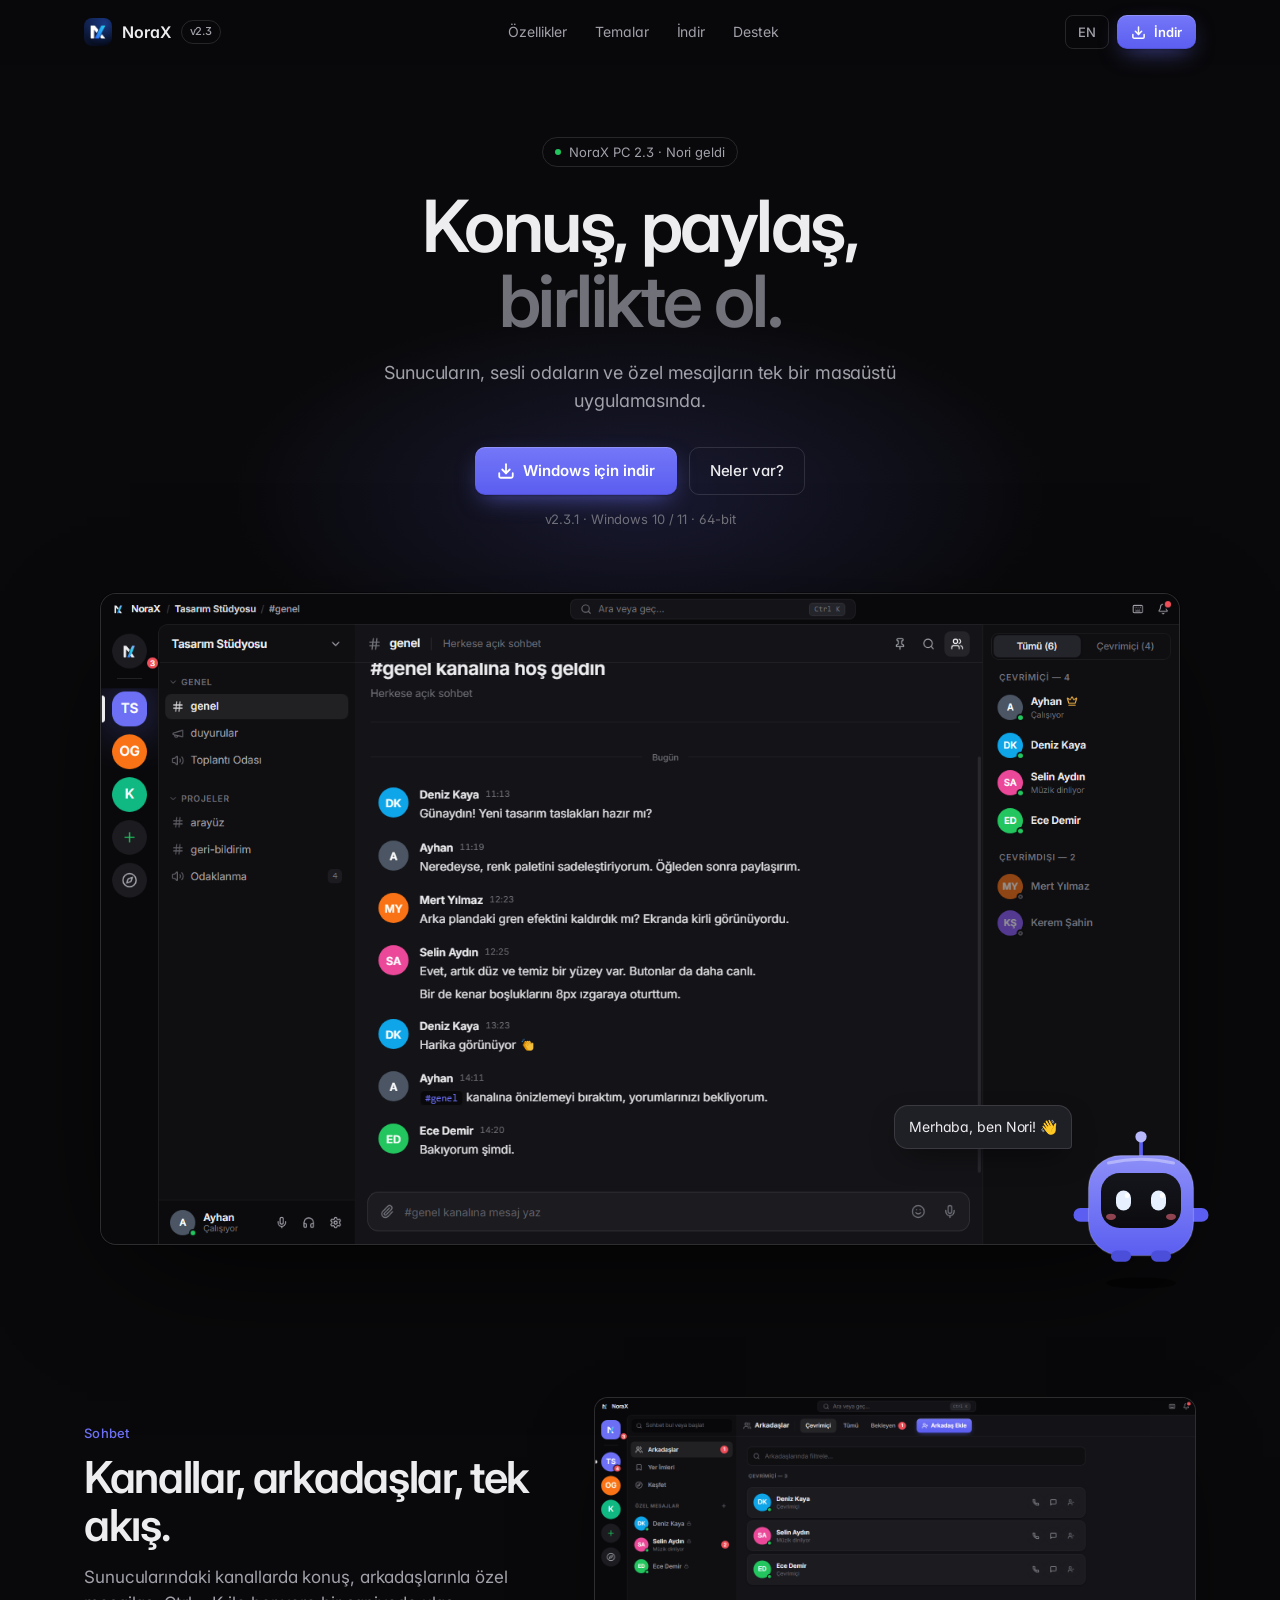
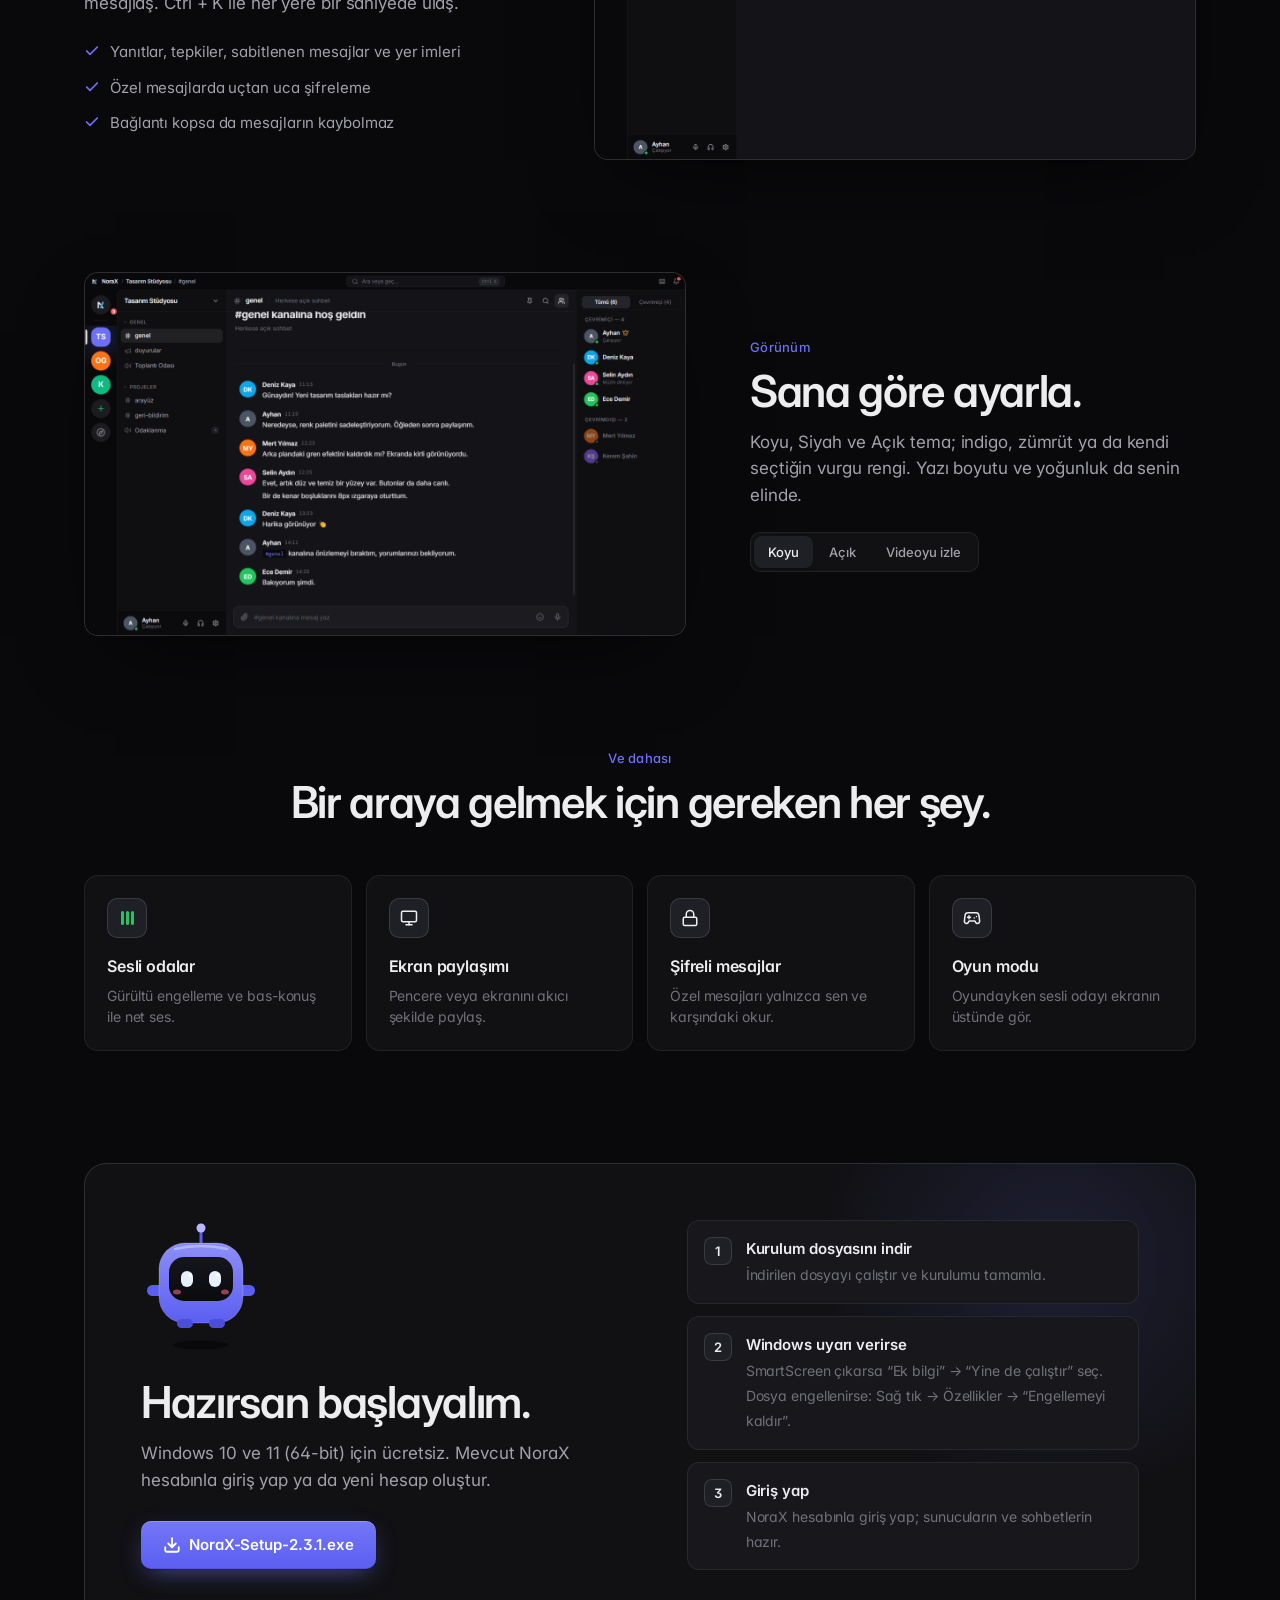
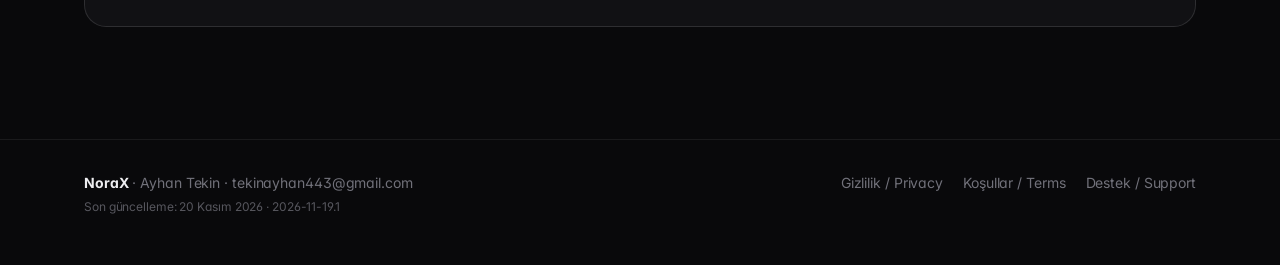
==== index.html @ f877ae36 "Point download page to NoraX PC v2.3.1 Co-Authored-By: Claude Opus 5.5 <noreply@anthropic.com>" ====
<!doctype html>
<html lang="tr" data-lang="tr">
<head>
  <meta charset="utf-8">
  <meta name="viewport" content="width=device-width,initial-scale=1">
  <meta name="norax-legal-version" content="2026-10-13.2">
  <meta name="norax-legal-revision" content="2026-11-19.1">
  <meta name="description" content="NoraX PC — Sunucular, sesli odalar, ekran paylaşımı ve özel mesajlar. Windows için ücretsiz indir.">
  <meta name="theme-color" content="#09090b">
  <title>NoraX — Windows için indir</title>
  <link rel="icon" type="image/png" href="assets/app-icon.png">
  <link rel="preconnect" href="https://fonts.googleapis.com">
  <link rel="preconnect" href="https://fonts.gstatic.com" crossorigin>
  <link href="https://fonts.googleapis.com/css2?family=Inter:wght@400;500;600;700&display=swap" rel="stylesheet">
  <style>
    :root {
      --bg: #09090b;
      --surface: #111114;
      --surface-2: #17171c;
      --surface-3: #1f1f26;
      --border: rgba(255, 255, 255, 0.07);
      --border-strong: rgba(255, 255, 255, 0.12);
      --text: #ededf0;
      --text-2: #a1a1aa;
      --text-3: #71717a;
      --accent: #6d70f5;
      --accent-strong: #5b5ef0;
      --accent-deep: #4b4ed9;
      --success: #22c55e;
      --ease: cubic-bezier(0.22, 1, 0.36, 1);
      --radius: 14px;
    }
    * { box-sizing: border-box; }
    html { scroll-behavior: smooth; }
    body {
      margin: 0;
      background: var(--bg);
      color: var(--text);
      font-family: 'Inter', -apple-system, 'Segoe UI', sans-serif;
      font-feature-settings: "cv11", "ss01";
      -webkit-font-smoothing: antialiased;
      letter-spacing: -0.006em;
      line-height: 1.55;
      overflow-x: hidden;
    }
    a { color: inherit; text-decoration: none; }
    img, video { display: block; max-width: 100%; }
    .container { width: 100%; max-width: 1160px; margin: 0 auto; padding: 0 24px; }

    /* ---------- Header ---------- */
    header {
      position: sticky; top: 0; z-index: 50;
      background: rgba(9, 9, 11, 0.6);
      backdrop-filter: blur(14px) saturate(140%);
      -webkit-backdrop-filter: blur(14px) saturate(140%);
      border-bottom: 1px solid transparent;
      transition: border-color 0.3s, background 0.3s;
    }
    header.scrolled { border-bottom-color: var(--border); background: rgba(9, 9, 11, 0.82); }
    .nav-inner { max-width: 1160px; margin: 0 auto; padding: 0 24px; height: 64px; display: flex; align-items: center; justify-content: space-between; gap: 16px; }
    .brand { display: flex; align-items: center; gap: 10px; font-weight: 600; font-size: 16px; }
    .brand img { width: 28px; height: 28px; border-radius: 8px; }
    .pill { font-size: 11px; font-weight: 500; color: var(--text-2); border: 1px solid var(--border-strong); padding: 2px 8px; border-radius: 999px; }
    .links { display: flex; gap: 4px; }
    .links a { font-size: 14px; color: var(--text-2); padding: 8px 12px; border-radius: 8px; transition: color 0.2s, background 0.2s; }
    .links a:hover { color: var(--text); background: rgba(255, 255, 255, 0.05); }
    .nav-actions { display: flex; align-items: center; gap: 8px; }
    .lang-btn { height: 34px; padding: 0 12px; border-radius: 8px; border: 1px solid var(--border-strong); background: transparent; color: var(--text-2); font: 500 13px Inter, sans-serif; cursor: pointer; transition: color 0.2s, background 0.2s; }
    .lang-btn:hover { color: var(--text); background: rgba(255, 255, 255, 0.05); }

    /* ---------- Buttons ---------- */
    .btn, .btn-sm {
      position: relative; isolation: isolate; overflow: hidden;
      display: inline-flex; align-items: center; justify-content: center; gap: 8px;
      font-weight: 600; color: #fff; border-radius: 10px; cursor: pointer;
      background: linear-gradient(180deg, #7477f7 0%, var(--accent-strong) 100%);
      box-shadow: inset 0 1px 0 rgba(255,255,255,0.2), inset 0 -1px 0 rgba(0,0,0,0.12), 0 1px 2px rgba(0,0,0,0.3), 0 8px 24px -8px rgba(109,112,245,0.7);
      transition: transform 0.2s var(--ease), box-shadow 0.25s var(--ease), filter 0.2s;
    }
    .btn { height: 48px; padding: 0 22px; font-size: 15px; }
    .btn-sm { height: 34px; padding: 0 14px; font-size: 13px; }
    .btn::after, .btn-sm::after {
      content: ''; position: absolute; inset: 0; width: 40%; z-index: -1;
      background: linear-gradient(90deg, transparent, rgba(255,255,255,0.25), transparent);
      transform: translateX(-130%) skewX(-20deg);
    }
    .btn:hover, .btn-sm:hover { transform: translateY(-1px); filter: brightness(1.06); box-shadow: inset 0 1px 0 rgba(255,255,255,0.24), 0 2px 4px rgba(0,0,0,0.3), 0 14px 32px -10px rgba(109,112,245,0.85); }
    .btn:hover::after, .btn-sm:hover::after { animation: sheen 0.8s var(--ease); }
    .btn:active, .btn-sm:active { transform: translateY(0) scale(0.98); }
    .btn-ghost { height: 48px; padding: 0 20px; display: inline-flex; align-items: center; gap: 8px; border-radius: 10px; border: 1px solid var(--border-strong); color: var(--text); font-weight: 500; font-size: 15px; transition: background 0.2s, border-color 0.2s; }
    .btn-ghost:hover { background: rgba(255,255,255,0.05); border-color: rgba(255,255,255,0.2); }
    @keyframes sheen { to { transform: translateX(260%) skewX(-20deg); } }

    /* ---------- Hero ---------- */
    .hero { padding: 72px 0 40px; text-align: center; position: relative; }
    .hero-glow {
      position: absolute; left: 50%; top: 220px; width: 900px; height: 420px; transform: translateX(-50%);
      background: radial-gradient(ellipse at center, rgba(109,112,245,0.16), transparent 65%);
      pointer-events: none; z-index: -1;
    }
    .badge { display: inline-flex; align-items: center; gap: 8px; height: 30px; padding: 0 12px; border-radius: 999px; border: 1px solid var(--border-strong); color: var(--text-2); font-size: 13px; }
    .badge .dot { width: 6px; height: 6px; border-radius: 50%; background: var(--success); box-shadow: 0 0 0 0 rgba(34,197,94,0.6); animation: ping 2s infinite; }
    @keyframes ping { 0% { box-shadow: 0 0 0 0 rgba(34,197,94,0.55); } 100% { box-shadow: 0 0 0 8px rgba(34,197,94,0); } }
    h1 { font-size: clamp(40px, 6.4vw, 72px); line-height: 1.04; letter-spacing: -0.035em; font-weight: 600; margin: 22px auto 0; max-width: 820px; }
    h1 .muted { color: var(--text-3); }
    .word { display: inline-block; opacity: 0; transform: translateY(18px); filter: blur(6px); animation: wordIn 0.8s var(--ease) forwards; }
    @keyframes wordIn { to { opacity: 1; transform: none; filter: blur(0); } }
    .lead { font-size: 18px; color: var(--text-2); max-width: 560px; margin: 20px auto 0; }
    .hero-cta { display: flex; gap: 12px; justify-content: center; flex-wrap: wrap; margin-top: 32px; }
    .meta { margin-top: 14px; font-size: 13px; color: var(--text-3); }

    /* ---------- App window frame ---------- */
    .stage { position: relative; margin: 64px auto 0; max-width: 1080px; }
    .window {
      border-radius: 16px; overflow: hidden; border: 1px solid var(--border-strong); background: var(--surface);
      box-shadow: 0 40px 120px -30px rgba(0,0,0,0.8), 0 0 0 1px rgba(0,0,0,0.4);
      transform: perspective(1600px) rotateX(6deg) scale(0.98); transform-origin: top center;
      transition: transform 1.1s var(--ease);
    }
    .stage.in .window { transform: perspective(1600px) rotateX(0) scale(1); }
    .window video, .window img { width: 100%; aspect-ratio: 1360 / 820; object-fit: cover; background: var(--surface); }
    .nori-hero { position: absolute; right: -36px; bottom: -48px; width: 150px; z-index: 3; }
    .bubble {
      position: absolute; right: 108px; bottom: 96px; z-index: 3;
      background: var(--surface-3); border: 1px solid var(--border-strong); color: var(--text);
      font-size: 14px; padding: 10px 14px; border-radius: 14px 14px 4px 14px; white-space: nowrap;
      box-shadow: 0 12px 30px -10px rgba(0,0,0,0.6);
      opacity: 0; transform: translateY(8px) scale(0.96); transition: opacity 0.5s var(--ease), transform 0.5s var(--ease);
    }
    .stage.in .bubble { opacity: 1; transform: none; transition-delay: 1.2s; }

    /* ---------- Sections ---------- */
    section { padding: 112px 0; }
    .eyebrow { font-size: 13px; font-weight: 500; color: var(--accent); letter-spacing: 0.02em; }
    h2 { font-size: clamp(30px, 4vw, 44px); letter-spacing: -0.03em; line-height: 1.1; font-weight: 600; margin: 10px 0 14px; }
    .section-lead { color: var(--text-2); font-size: 17px; max-width: 520px; margin: 0; }

    .row { display: grid; grid-template-columns: 1fr 1.35fr; gap: 64px; align-items: center; }
    .row.flip { grid-template-columns: 1.35fr 1fr; }
    .row > *, .dl > * { min-width: 0; }
    .row.flip .copy { order: 2; }
    .media {
      border-radius: 14px; overflow: hidden; border: 1px solid var(--border-strong); background: var(--surface);
      box-shadow: 0 30px 80px -30px rgba(0,0,0,0.75);
      transition: transform 0.6s var(--ease), box-shadow 0.6s var(--ease);
    }
    .media:hover { transform: translateY(-4px); box-shadow: 0 40px 100px -30px rgba(0,0,0,0.85); }
    .media video, .media img { width: 100%; height: auto; aspect-ratio: 1360 / 820; object-fit: cover; }
    .checks { list-style: none; padding: 0; margin: 24px 0 0; display: grid; gap: 12px; }
    .checks li { display: flex; gap: 10px; align-items: flex-start; color: var(--text-2); font-size: 15px; }
    .checks svg { flex: none; margin-top: 3px; color: var(--accent); }

    /* Theme switcher with real screenshots */
    .compare { position: relative; }
    .compare img { transition: opacity 0.6s var(--ease); }
    .compare img + img { position: absolute; inset: 0; opacity: 0; }
    .compare.light img + img { opacity: 1; }
    .seg { display: inline-flex; padding: 3px; gap: 2px; border-radius: 10px; background: var(--surface); border: 1px solid var(--border); margin-top: 24px; }
    .seg button { height: 32px; padding: 0 14px; border-radius: 8px; border: 0; background: transparent; color: var(--text-2); font: 500 13px Inter, sans-serif; cursor: pointer; transition: background 0.2s, color 0.2s; }
    .seg button.on { background: var(--surface-3); color: var(--text); box-shadow: 0 1px 2px rgba(0,0,0,0.3); }

    /* Feature grid */
    .grid { display: grid; grid-template-columns: repeat(4, 1fr); gap: 14px; margin-top: 48px; }
    .card {
      position: relative; padding: 22px; border-radius: var(--radius); background: var(--surface); border: 1px solid var(--border);
      transition: border-color 0.3s, transform 0.4s var(--ease), background 0.3s;
      overflow: hidden;
    }
    .card::before {
      content: ''; position: absolute; inset: 0; opacity: 0; transition: opacity 0.3s;
      background: radial-gradient(260px circle at var(--mx, 50%) var(--my, 50%), rgba(109,112,245,0.12), transparent 60%);
    }
    .card:hover { border-color: var(--border-strong); transform: translateY(-3px); }
    .card:hover::before { opacity: 1; }
    .icon { width: 40px; height: 40px; border-radius: 10px; display: grid; place-items: center; background: var(--surface-3); border: 1px solid var(--border-strong); color: var(--text); margin-bottom: 16px; }
    .card h3 { margin: 0 0 6px; font-size: 16px; font-weight: 600; letter-spacing: -0.01em; }
    .card p { margin: 0; color: var(--text-3); font-size: 14px; }
    .eq { display: inline-flex; gap: 2px; align-items: flex-end; height: 14px; }
    .eq i { width: 3px; height: 14px; border-radius: 3px; background: var(--success); transform-origin: bottom; animation: eq 0.9s ease-in-out infinite; }
    .eq i:nth-child(2) { animation-delay: 0.15s; } .eq i:nth-child(3) { animation-delay: 0.3s; }
    @keyframes eq { 0%,100% { transform: scaleY(0.3); } 50% { transform: scaleY(1); } }

    /* Download */
    .dl { position: relative; border-radius: 22px; border: 1px solid var(--border-strong); background: var(--surface); padding: 56px; display: grid; grid-template-columns: 1.1fr 1fr; gap: 48px; align-items: center; overflow: hidden; }
    .dl::before { content: ''; position: absolute; right: -120px; top: -160px; width: 520px; height: 520px; background: radial-gradient(circle, rgba(109,112,245,0.14), transparent 65%); pointer-events: none; }
    .dl .nori-dl { width: 120px; margin-bottom: 8px; }
    .steps { display: grid; gap: 12px; position: relative; }
    .step { display: flex; gap: 14px; padding: 16px; border-radius: 12px; background: var(--surface-2); border: 1px solid var(--border); }
    .step-num { flex: none; width: 28px; height: 28px; border-radius: 8px; display: grid; place-items: center; font-size: 13px; font-weight: 600; background: var(--surface-3); border: 1px solid var(--border-strong); }
    .step strong { display: block; font-size: 15px; font-weight: 600; margin-bottom: 2px; }
    .step span { color: var(--text-3); font-size: 14px; }

    footer { border-top: 1px solid var(--border); padding: 32px 0 48px; color: var(--text-3); font-size: 14px; }
    .footer-inner { display: flex; justify-content: space-between; gap: 16px; flex-wrap: wrap; }
    .footer-links { display: flex; gap: 20px; }
    .footer-links a:hover, footer a:hover { color: var(--text); }

    /* Scroll reveal */
    .reveal { opacity: 0; transform: translateY(28px); transition: opacity 0.9s var(--ease), transform 0.9s var(--ease); }
    .reveal.in { opacity: 1; transform: none; }
    .reveal.d1 { transition-delay: 0.08s; } .reveal.d2 { transition-delay: 0.16s; } .reveal.d3 { transition-delay: 0.24s; }

    /* ---------- Nori mascot (pure SVG + CSS) ---------- */
    .nori { overflow: visible; }
    .nori .body-g { animation: noriFloat 3.2s ease-in-out infinite; transform-origin: 60px 100px; }
    .nori .eye { animation: blink 4.6s infinite; transform-box: fill-box; transform-origin: center; }
    .nori .eye.r { animation-delay: 0.02s; }
    .nori .arm-wave { transform-box: view-box; transform-origin: 100px 70px; animation: wave 2.6s ease-in-out infinite; }
    .nori .arm-rest { transform-box: view-box; transform-origin: 20px 70px; animation: armRest 3.2s ease-in-out infinite; }
    .nori .antenna { transform-box: view-box; transform-origin: 60px 22px; animation: antenna 2.8s ease-in-out infinite; }
    .nori .bulb { animation: bulb 1.6s ease-in-out infinite; transform-box: fill-box; transform-origin: center; }
    .nori .shadow { animation: shadow 3.2s ease-in-out infinite; transform-box: fill-box; transform-origin: center; }
    @keyframes noriFloat { 0%,100% { transform: translateY(0); } 50% { transform: translateY(-6px); } }
    @keyframes blink { 0%, 44%, 48%, 100% { transform: scaleY(1); } 46% { transform: scaleY(0.1); } }
    @keyframes wave { 0%, 55%, 100% { transform: rotate(0); } 62% { transform: rotate(-150deg); } 70% { transform: rotate(-115deg); } 78% { transform: rotate(-150deg); } 86% { transform: rotate(-115deg); } 94% { transform: rotate(-20deg); } }
    @keyframes armRest { 0%,100% { transform: rotate(0); } 50% { transform: rotate(-6deg); } }
    @keyframes antenna { 0%,100% { transform: rotate(-5deg); } 50% { transform: rotate(5deg); } }
    @keyframes bulb { 0%,100% { opacity: 1; transform: scale(1); } 50% { opacity: 0.45; transform: scale(1.15); } }
    @keyframes shadow { 0%,100% { transform: scaleX(1); opacity: 0.5; } 50% { transform: scaleX(0.86); opacity: 0.32; } }

    @media (max-width: 900px) {
      .links { display: none; }
      .row, .row.flip, .dl { grid-template-columns: 1fr; gap: 32px; }
      .row.flip .copy { order: 0; }
      .grid { grid-template-columns: 1fr 1fr; }
      .dl { padding: 32px; }
      .nori-hero { width: 96px; right: -8px; bottom: -36px; }
      .bubble { display: none; }
      section { padding: 80px 0; }
    }
    @media (max-width: 520px) { .grid { grid-template-columns: 1fr; } .btn-sm span { display: none; } }
    @media (prefers-reduced-motion: reduce) {
      *, *::before, *::after { animation: none !important; transition: none !important; }
      .reveal, .word { opacity: 1 !important; transform: none !important; filter: none !important; }
    }
  </style>
</head>
<body>
  <!-- Reusable mascot -->
  <svg width="0" height="0" style="position:absolute" aria-hidden="true">
    <defs>
      <linearGradient id="nb" x1="0" y1="0" x2="0" y2="1"><stop offset="0%" stop-color="#8d8ff8"/><stop offset="100%" stop-color="#5b5ef0"/></linearGradient>
      <linearGradient id="ns" x1="0" y1="0" x2="0" y2="1"><stop offset="0%" stop-color="#15161c"/><stop offset="100%" stop-color="#0b0b0f"/></linearGradient>
      <symbol id="nori" viewBox="0 0 120 132">
        <ellipse class="shadow" cx="60" cy="124" rx="28" ry="4.5" fill="rgba(0,0,0,0.45)"/>
        <g class="body-g">
          <g class="antenna">
            <line x1="60" y1="22" x2="60" y2="9" stroke="#5b5ef0" stroke-width="3" stroke-linecap="round"/>
            <circle class="bulb" cx="60" cy="7" r="4.5" fill="#b6b8fb"/>
          </g>
          <g class="arm-rest"><rect x="6" y="64" width="18" height="11" rx="5.5" fill="#5b5ef0"/></g>
          <g class="arm-wave"><rect x="96" y="64" width="18" height="11" rx="5.5" fill="#5b5ef0"/></g>
          <rect x="18" y="22" width="84" height="80" rx="26" fill="url(#nb)"/>
          <rect x="18" y="22" width="84" height="80" rx="26" fill="none" stroke="rgba(255,255,255,0.18)"/>
          <path d="M34 28 Q60 22 86 28" stroke="rgba(255,255,255,0.35)" stroke-width="2.5" stroke-linecap="round" fill="none"/>
          <rect x="28" y="36" width="64" height="44" rx="15" fill="url(#ns)"/>
          <rect class="eye" x="40" y="50" width="12" height="16" rx="6" fill="#e7f0ff"/>
          <rect class="eye r" x="68" y="50" width="12" height="16" rx="6" fill="#e7f0ff"/>
          <circle cx="49" cy="54" r="2" fill="#fff"/><circle cx="77" cy="54" r="2" fill="#fff"/>
          <ellipse cx="36" cy="71" rx="4" ry="2.5" fill="#fb7185" opacity="0.55"/>
          <ellipse cx="84" cy="71" rx="4" ry="2.5" fill="#fb7185" opacity="0.55"/>
          <rect x="36" y="98" width="16" height="9" rx="4.5" fill="#4b4ed9"/>
          <rect x="68" y="98" width="16" height="9" rx="4.5" fill="#4b4ed9"/>
        </g>
      </symbol>
    </defs>
  </svg>

  <header id="top">
    <div class="nav-inner">
      <a href="index.html" class="brand">
        <img src="assets/app-icon.png" alt="NoraX">
        <span>NoraX</span>
        <span class="pill">v2.3</span>
      </a>
      <nav class="links" aria-label="NoraX">
        <a href="#features" data-tr="Özellikler" data-en="Features">Özellikler</a>
        <a href="#themes" data-tr="Temalar" data-en="Themes">Temalar</a>
        <a href="#download" data-tr="İndir" data-en="Download">İndir</a>
        <a href="support.html" data-tr="Destek" data-en="Support">Destek</a>
      </nav>
      <div class="nav-actions">
        <button id="langToggle" class="lang-btn" type="button">EN</button>
        <a class="btn-sm js-download-link" href="#download" download="NoraX-Setup-2.3.1.exe">
          <svg width="15" height="15" viewBox="0 0 24 24" fill="none" stroke="currentColor" stroke-width="2.4" stroke-linecap="round" stroke-linejoin="round"><path d="M21 15v4a2 2 0 0 1-2 2H5a2 2 0 0 1-2-2v-4"/><polyline points="7 10 12 15 17 10"/><line x1="12" y1="15" x2="12" y2="3"/></svg>
          <span data-tr="İndir" data-en="Download">İndir</span>
        </a>
      </div>
    </div>
  </header>

  <main>
    <!-- Hero -->
    <div class="hero">
      <div class="hero-glow"></div>
      <div class="container">
        <span class="badge"><span class="dot"></span><span data-tr="NoraX PC 2.3 · Nori geldi" data-en="NoraX PC 2.3 · Meet Nori">NoraX PC 2.3 · Nori geldi</span></span>
        <h1>
          <span class="word" style="animation-delay:.05s" data-tr="Konuş," data-en="Talk,">Konuş,</span>
          <span class="word" style="animation-delay:.15s" data-tr="paylaş," data-en="share,">paylaş,</span><br>
          <span class="word muted" style="animation-delay:.28s" data-tr="birlikte" data-en="stay">birlikte</span>
          <span class="word muted" style="animation-delay:.38s" data-tr="ol." data-en="together.">ol.</span>
        </h1>
        <p class="lead reveal d1" data-tr="Sunucuların, sesli odaların ve özel mesajların tek bir masaüstü uygulamasında." data-en="Your servers, voice rooms and direct messages in one desktop app.">Sunucuların, sesli odaların ve özel mesajların tek bir masaüstü uygulamasında.</p>
        <div class="hero-cta reveal d2">
          <a class="btn js-download-link" href="#download" download="NoraX-Setup-2.3.1.exe">
            <svg width="18" height="18" viewBox="0 0 24 24" fill="none" stroke="currentColor" stroke-width="2.4" stroke-linecap="round" stroke-linejoin="round"><path d="M21 15v4a2 2 0 0 1-2 2H5a2 2 0 0 1-2-2v-4"/><polyline points="7 10 12 15 17 10"/><line x1="12" y1="15" x2="12" y2="3"/></svg>
            <span data-tr="Windows için indir" data-en="Download for Windows">Windows için indir</span>
          </a>
          <a class="btn-ghost" href="#features" data-tr="Neler var?" data-en="See what's inside">Neler var?</a>
        </div>
        <div class="meta reveal d3"><span class="js-version">v2.3.1</span> · Windows 10 / 11 · 64-bit</div>

        <div class="stage" id="stage">
          <div class="window">
            <video autoplay muted loop playsinline preload="metadata" poster="assets/media/sohbet.png" aria-label="NoraX sohbet ekranı">
              <source src="assets/media/sohbet.mp4" type="video/mp4">
            </video>
          </div>
          <div class="bubble" data-tr="Merhaba, ben Nori! 👋" data-en="Hi, I'm Nori! 👋">Merhaba, ben Nori! 👋</div>
          <svg class="nori nori-hero" viewBox="0 0 120 132" role="img" aria-label="Nori"><use href="#nori"/></svg>
        </div>
      </div>
    </div>

    <!-- Feature rows -->
    <section id="features">
      <div class="container">
        <div class="row">
          <div class="copy reveal">
            <div class="eyebrow" data-tr="Sohbet" data-en="Chat">Sohbet</div>
            <h2 data-tr="Kanallar, arkadaşlar, tek akış." data-en="Channels and friends, one flow.">Kanallar, arkadaşlar, tek akış.</h2>
            <p class="section-lead" data-tr="Sunucularındaki kanallarda konuş, arkadaşlarınla özel mesajlaş. Ctrl + K ile her yere bir saniyede ulaş." data-en="Talk in server channels, message friends privately. Press Ctrl + K to jump anywhere in a second.">Sunucularındaki kanallarda konuş, arkadaşlarınla özel mesajlaş. Ctrl + K ile her yere bir saniyede ulaş.</p>
            <ul class="checks">
              <li><svg width="16" height="16" viewBox="0 0 24 24" fill="none" stroke="currentColor" stroke-width="2.6" stroke-linecap="round" stroke-linejoin="round"><polyline points="20 6 9 17 4 12"/></svg><span data-tr="Yanıtlar, tepkiler, sabitlenen mesajlar ve yer imleri" data-en="Replies, reactions, pinned messages and bookmarks">Yanıtlar, tepkiler, sabitlenen mesajlar ve yer imleri</span></li>
              <li><svg width="16" height="16" viewBox="0 0 24 24" fill="none" stroke="currentColor" stroke-width="2.6" stroke-linecap="round" stroke-linejoin="round"><polyline points="20 6 9 17 4 12"/></svg><span data-tr="Özel mesajlarda uçtan uca şifreleme" data-en="End-to-end encryption in direct messages">Özel mesajlarda uçtan uca şifreleme</span></li>
              <li><svg width="16" height="16" viewBox="0 0 24 24" fill="none" stroke="currentColor" stroke-width="2.6" stroke-linecap="round" stroke-linejoin="round"><polyline points="20 6 9 17 4 12"/></svg><span data-tr="Bağlantı kopsa da mesajların kaybolmaz" data-en="Messages wait and send when you reconnect">Bağlantı kopsa da mesajların kaybolmaz</span></li>
            </ul>
          </div>
          <div class="media reveal d1">
            <img src="assets/media/arkadaslar.png" alt="NoraX arkadaşlar ekranı" loading="lazy" width="1360" height="820">
          </div>
        </div>
      </div>
    </section>

    <section id="themes" style="padding-top:0">
      <div class="container">
        <div class="row flip">
          <div class="copy reveal">
            <div class="eyebrow" data-tr="Görünüm" data-en="Appearance">Görünüm</div>
            <h2 data-tr="Sana göre ayarla." data-en="Make it yours.">Sana göre ayarla.</h2>
            <p class="section-lead" data-tr="Koyu, Siyah ve Açık tema; indigo, zümrüt ya da kendi seçtiğin vurgu rengi. Yazı boyutu ve yoğunluk da senin elinde." data-en="Dark, Black and Light themes; indigo, emerald or your own accent. Font size and density are up to you too.">Koyu, Siyah ve Açık tema; indigo, zümrüt ya da kendi seçtiğin vurgu rengi. Yazı boyutu ve yoğunluk da senin elinde.</p>
            <div class="seg" role="tablist" aria-label="Tema">
              <button class="on" type="button" data-show="dark" data-tr="Koyu" data-en="Dark">Koyu</button>
              <button type="button" data-show="light" data-tr="Açık" data-en="Light">Açık</button>
              <button type="button" data-show="video" data-tr="Videoyu izle" data-en="Watch video">Videoyu izle</button>
            </div>
          </div>
          <div class="media reveal d1">
            <div class="compare" id="compare">
              <img src="assets/media/sohbet.png" alt="Koyu tema" loading="lazy" width="1360" height="820">
              <img src="assets/media/sohbet-acik.png" alt="Açık tema" loading="lazy" width="1360" height="820">
              <video id="themeVideo" muted loop playsinline preload="none" poster="assets/media/gorunum.png" style="display:none">
                <source src="assets/media/temalar.mp4" type="video/mp4">
              </video>
            </div>
          </div>
        </div>
      </div>
    </section>

    <!-- Small feature grid -->
    <section style="padding-top:0">
      <div class="container">
        <div class="reveal" style="text-align:center">
          <div class="eyebrow" data-tr="Ve dahası" data-en="And more">Ve dahası</div>
          <h2 data-tr="Bir araya gelmek için gereken her şey." data-en="Everything you need to hang out.">Bir araya gelmek için gereken her şey.</h2>
        </div>
        <div class="grid">
          <div class="card reveal">
            <div class="icon"><span class="eq"><i></i><i></i><i></i></span></div>
            <h3 data-tr="Sesli odalar" data-en="Voice rooms">Sesli odalar</h3>
            <p data-tr="Gürültü engelleme ve bas-konuş ile net ses." data-en="Clear audio with noise suppression and push-to-talk.">Gürültü engelleme ve bas-konuş ile net ses.</p>
          </div>
          <div class="card reveal d1">
            <div class="icon"><svg width="18" height="18" viewBox="0 0 24 24" fill="none" stroke="currentColor" stroke-width="2" stroke-linecap="round" stroke-linejoin="round"><rect x="2" y="3" width="20" height="14" rx="2"/><line x1="8" y1="21" x2="16" y2="21"/><line x1="12" y1="17" x2="12" y2="21"/></svg></div>
            <h3 data-tr="Ekran paylaşımı" data-en="Screen sharing">Ekran paylaşımı</h3>
            <p data-tr="Pencere veya ekranını akıcı şekilde paylaş." data-en="Share a window or your whole screen smoothly.">Pencere veya ekranını akıcı şekilde paylaş.</p>
          </div>
          <div class="card reveal d2">
            <div class="icon"><svg width="18" height="18" viewBox="0 0 24 24" fill="none" stroke="currentColor" stroke-width="2" stroke-linecap="round" stroke-linejoin="round"><rect x="3" y="11" width="18" height="11" rx="2"/><path d="M7 11V7a5 5 0 0 1 10 0v4"/></svg></div>
            <h3 data-tr="Şifreli mesajlar" data-en="Encrypted messages">Şifreli mesajlar</h3>
            <p data-tr="Özel mesajları yalnızca sen ve karşındaki okur." data-en="Only you and the other person can read DMs.">Özel mesajları yalnızca sen ve karşındaki okur.</p>
          </div>
          <div class="card reveal d3">
            <div class="icon"><svg width="18" height="18" viewBox="0 0 24 24" fill="none" stroke="currentColor" stroke-width="2" stroke-linecap="round" stroke-linejoin="round"><line x1="6" y1="11" x2="10" y2="11"/><line x1="8" y1="9" x2="8" y2="13"/><line x1="15" y1="12" x2="15.01" y2="12"/><line x1="18" y1="10" x2="18.01" y2="10"/><path d="M17.32 5H6.68a4 4 0 0 0-3.98 3.59l-.9 7.4A3 3 0 0 0 4.78 19.3c1 0 1.9-.6 2.3-1.5l.9-1.8h8l.9 1.8c.4.9 1.3 1.5 2.3 1.5a3 3 0 0 0 2.98-3.31l-.9-7.4A4 4 0 0 0 17.32 5z"/></svg></div>
            <h3 data-tr="Oyun modu" data-en="Game mode">Oyun modu</h3>
            <p data-tr="Oyundayken sesli odayı ekranın üstünde gör." data-en="See your voice room on top of your game.">Oyundayken sesli odayı ekranın üstünde gör.</p>
          </div>
        </div>
      </div>
    </section>

    <!-- Download -->
    <section id="download" style="padding-top:0">
      <div class="container">
        <div class="dl reveal">
          <div style="position:relative">
            <svg class="nori nori-dl" viewBox="0 0 120 132" role="img" aria-label="Nori"><use href="#nori"/></svg>
            <h2 data-tr="Hazırsan başlayalım." data-en="Ready when you are.">Hazırsan başlayalım.</h2>
            <p class="section-lead" data-tr="Windows 10 ve 11 (64-bit) için ücretsiz. Mevcut NoraX hesabınla giriş yap ya da yeni hesap oluştur." data-en="Free for Windows 10 and 11 (64-bit). Sign in with your NoraX account or create a new one.">Windows 10 ve 11 (64-bit) için ücretsiz. Mevcut NoraX hesabınla giriş yap ya da yeni hesap oluştur.</p>
            <div style="margin-top:28px">
              <a class="btn js-download-link" href="#download" download="NoraX-Setup-2.3.1.exe">
                <svg width="18" height="18" viewBox="0 0 24 24" fill="none" stroke="currentColor" stroke-width="2.4" stroke-linecap="round" stroke-linejoin="round"><path d="M21 15v4a2 2 0 0 1-2 2H5a2 2 0 0 1-2-2v-4"/><polyline points="7 10 12 15 17 10"/><line x1="12" y1="15" x2="12" y2="3"/></svg>
                <span class="js-filename">NoraX-Setup-2.3.1.exe</span>
              </a>
            </div>
          </div>
          <div class="steps">
            <div class="step">
              <div class="step-num">1</div>
              <div>
                <strong data-tr="Kurulum dosyasını indir" data-en="Download the installer">Kurulum dosyasını indir</strong>
                <span data-tr="İndirilen dosyayı çalıştır ve kurulumu tamamla." data-en="Run the downloaded file and finish setup.">İndirilen dosyayı çalıştır ve kurulumu tamamla.</span>
              </div>
            </div>
            <div class="step">
              <div class="step-num">2</div>
              <div>
                <strong data-tr="Windows uyarı verirse" data-en="If Windows shows a warning">Windows uyarı verirse</strong>
                <span data-tr="SmartScreen çıkarsa “Ek bilgi” → “Yine de çalıştır” seç. Dosya engellenirse: Sağ tık → Özellikler → “Engellemeyi kaldır”." data-en="For SmartScreen choose “More info” → “Run anyway”. If the file is blocked: Right-click → Properties → “Unblock”.">SmartScreen çıkarsa “Ek bilgi” → “Yine de çalıştır” seç. Dosya engellenirse: Sağ tık → Özellikler → “Engellemeyi kaldır”.</span>
              </div>
            </div>
            <div class="step">
              <div class="step-num">3</div>
              <div>
                <strong data-tr="Giriş yap" data-en="Sign in">Giriş yap</strong>
                <span data-tr="NoraX hesabınla giriş yap; sunucuların ve sohbetlerin hazır." data-en="Sign in with your NoraX account; your servers and chats are ready.">NoraX hesabınla giriş yap; sunucuların ve sohbetlerin hazır.</span>
              </div>
            </div>
          </div>
        </div>
      </div>
    </section>
  </main>

  <footer>
    <div class="container">
      <div class="footer-inner">
        <div>
          <strong style="color:var(--text)">NoraX</strong> · Ayhan Tekin · <a href="mailto:tekinayhan443@gmail.com">tekinayhan443@gmail.com</a>
          <div style="font-size:12px;margin-top:4px;opacity:0.75">Son güncelleme: 20 Kasım 2026 · 2026-11-19.1</div>
        </div>
        <div class="footer-links">
          <a href="privacy.html">Gizlilik / Privacy</a>
          <a href="terms.html">Koşullar / Terms</a>
          <a href="support.html">Destek / Support</a>
        </div>
      </div>
    </div>
  </footer>

  <script src="download-config.js"></script>
  <script>
    // Centralized download URL from download-config.js
    const cfg = window.NORAX_PC_CONFIG || {};
    document.querySelectorAll('.js-download-link').forEach((link) => {
      if (cfg.downloadUrl) {
        link.setAttribute('href', cfg.downloadUrl);
        link.setAttribute('download', cfg.fileName || 'NoraX-Setup.exe');
        if (/mediafire\.com/i.test(cfg.downloadUrl)) {
          link.setAttribute('target', '_blank');
          link.setAttribute('rel', 'noopener');
        }
      } else {
        link.addEventListener('click', (e) => {
          e.preventDefault();
          alert(document.documentElement.lang === 'en'
            ? 'The installer link is not available yet. Please check back soon.'
            : 'Kurulum bağlantısı henüz hazır değil. Lütfen biraz sonra tekrar dene.');
        });
      }
    });
    if (cfg.version) document.querySelectorAll('.js-version').forEach((el) => (el.textContent = 'v' + cfg.version));
    if (cfg.fileName) document.querySelectorAll('.js-filename').forEach((el) => (el.textContent = cfg.fileName));

    // Header border on scroll
    const header = document.getElementById('top');
    const onScroll = () => header.classList.toggle('scrolled', window.scrollY > 8);
    window.addEventListener('scroll', onScroll, { passive: true });
    onScroll();

    // Scroll reveal
    const io = new IntersectionObserver((entries) => {
      entries.forEach((e) => {
        if (e.isIntersecting) { e.target.classList.add('in'); io.unobserve(e.target); }
      });
    }, { threshold: 0.15, rootMargin: '0px 0px -40px 0px' });
    document.querySelectorAll('.reveal, .stage').forEach((el) => io.observe(el));

    // Cursor spotlight on cards
    document.querySelectorAll('.card').forEach((card) => {
      card.addEventListener('mousemove', (e) => {
        const r = card.getBoundingClientRect();
        card.style.setProperty('--mx', (e.clientX - r.left) + 'px');
        card.style.setProperty('--my', (e.clientY - r.top) + 'px');
      });
    });

    // Theme compare: dark / light screenshots or the recorded video
    const compare = document.getElementById('compare');
    const themeVideo = document.getElementById('themeVideo');
    const imgs = compare.querySelectorAll('img');
    document.querySelectorAll('.seg button').forEach((btn) => {
      btn.addEventListener('click', () => {
        document.querySelectorAll('.seg button').forEach((b) => b.classList.remove('on'));
        btn.classList.add('on');
        const mode = btn.getAttribute('data-show');
        const isVideo = mode === 'video';
        themeVideo.style.display = isVideo ? 'block' : 'none';
        imgs.forEach((img) => (img.style.display = isVideo ? 'none' : ''));
        if (isVideo) { themeVideo.currentTime = 0; themeVideo.play(); } else { themeVideo.pause(); }
        compare.classList.toggle('light', mode === 'light');
      });
    });

    // Pause hero video when off-screen (saves battery)
    const heroVideo = document.querySelector('.window video');
    new IntersectionObserver(([e]) => (e.isIntersecting ? heroVideo.play().catch(() => {}) : heroVideo.pause())).observe(heroVideo);

    // TR / EN toggle
    const langBtn = document.getElementById('langToggle');
    let lang = 'tr';
    langBtn.addEventListener('click', () => {
      lang = lang === 'tr' ? 'en' : 'tr';
      document.documentElement.lang = lang;
      langBtn.textContent = lang === 'tr' ? 'EN' : 'TR';
      document.querySelectorAll('[data-tr]').forEach((el) => {
        el.textContent = el.getAttribute(lang === 'tr' ? 'data-tr' : 'data-en');
      });
    });
  </script>
</body>
</html>
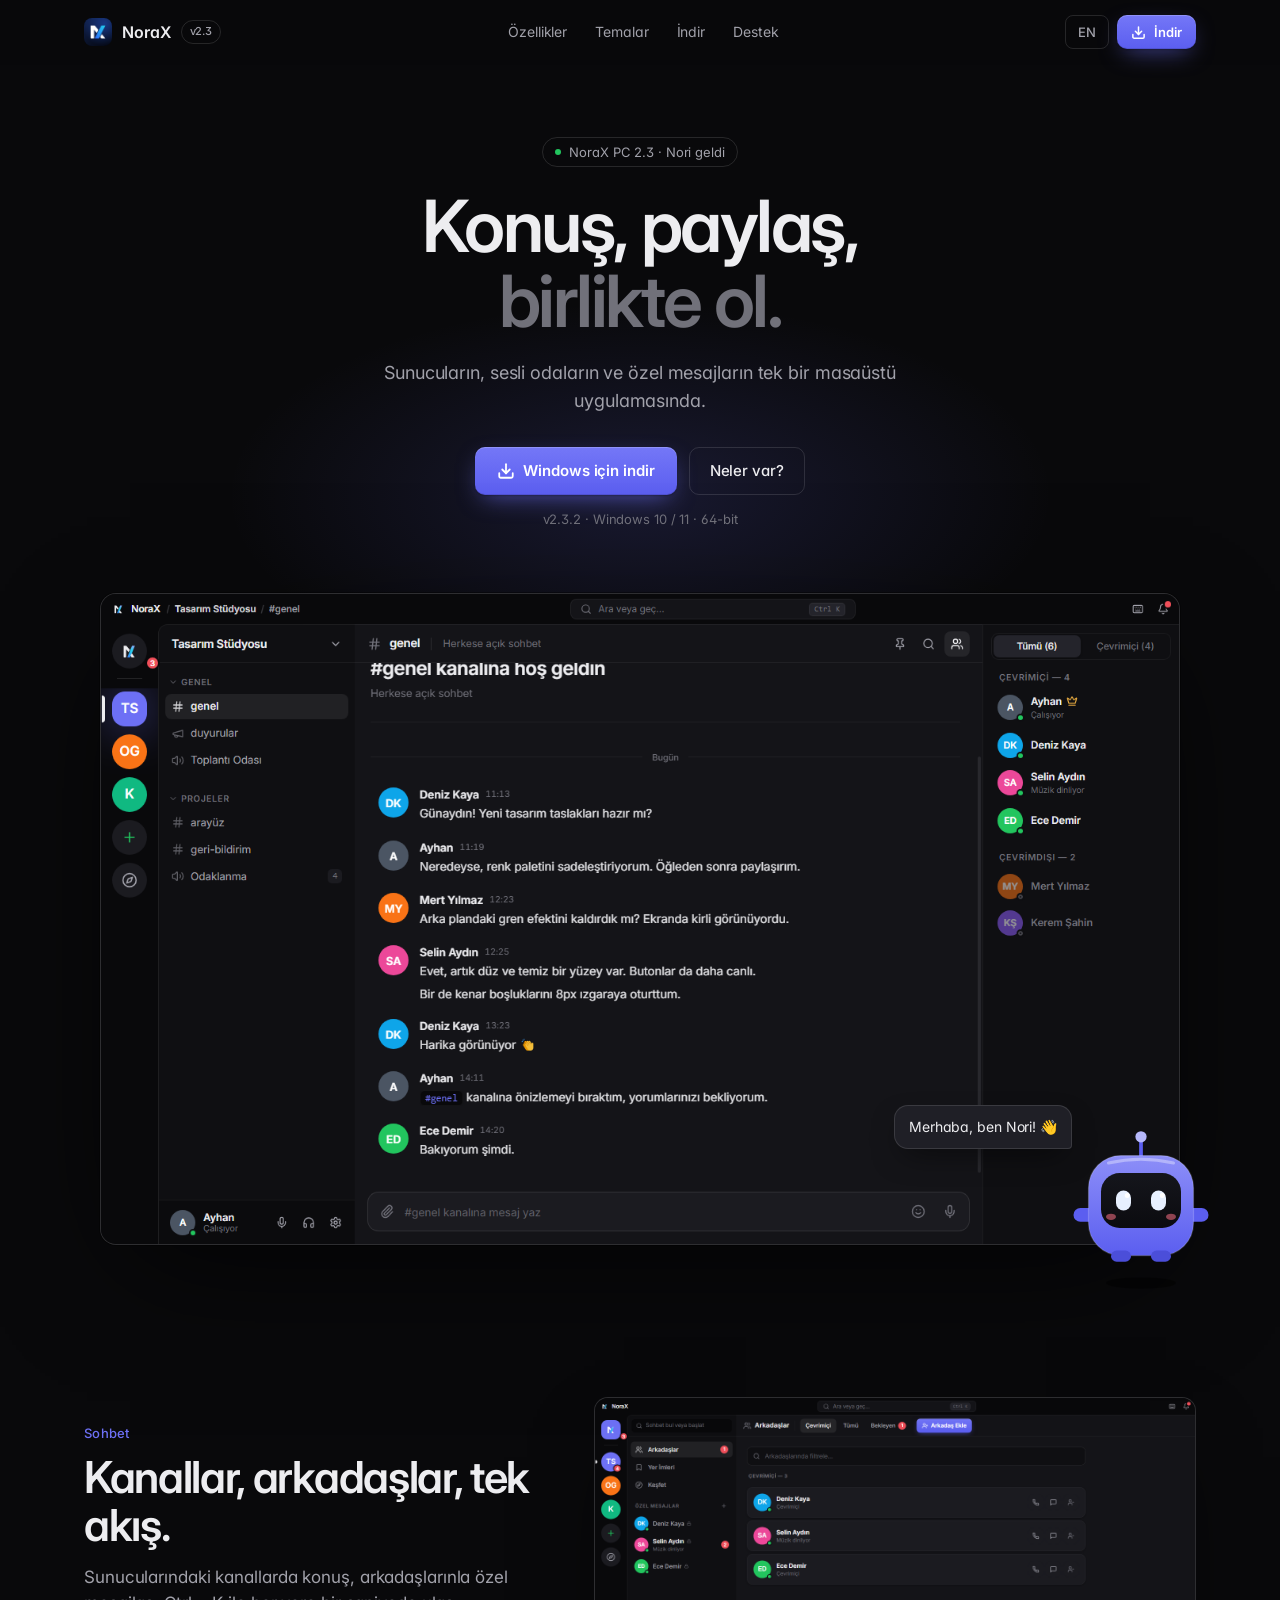
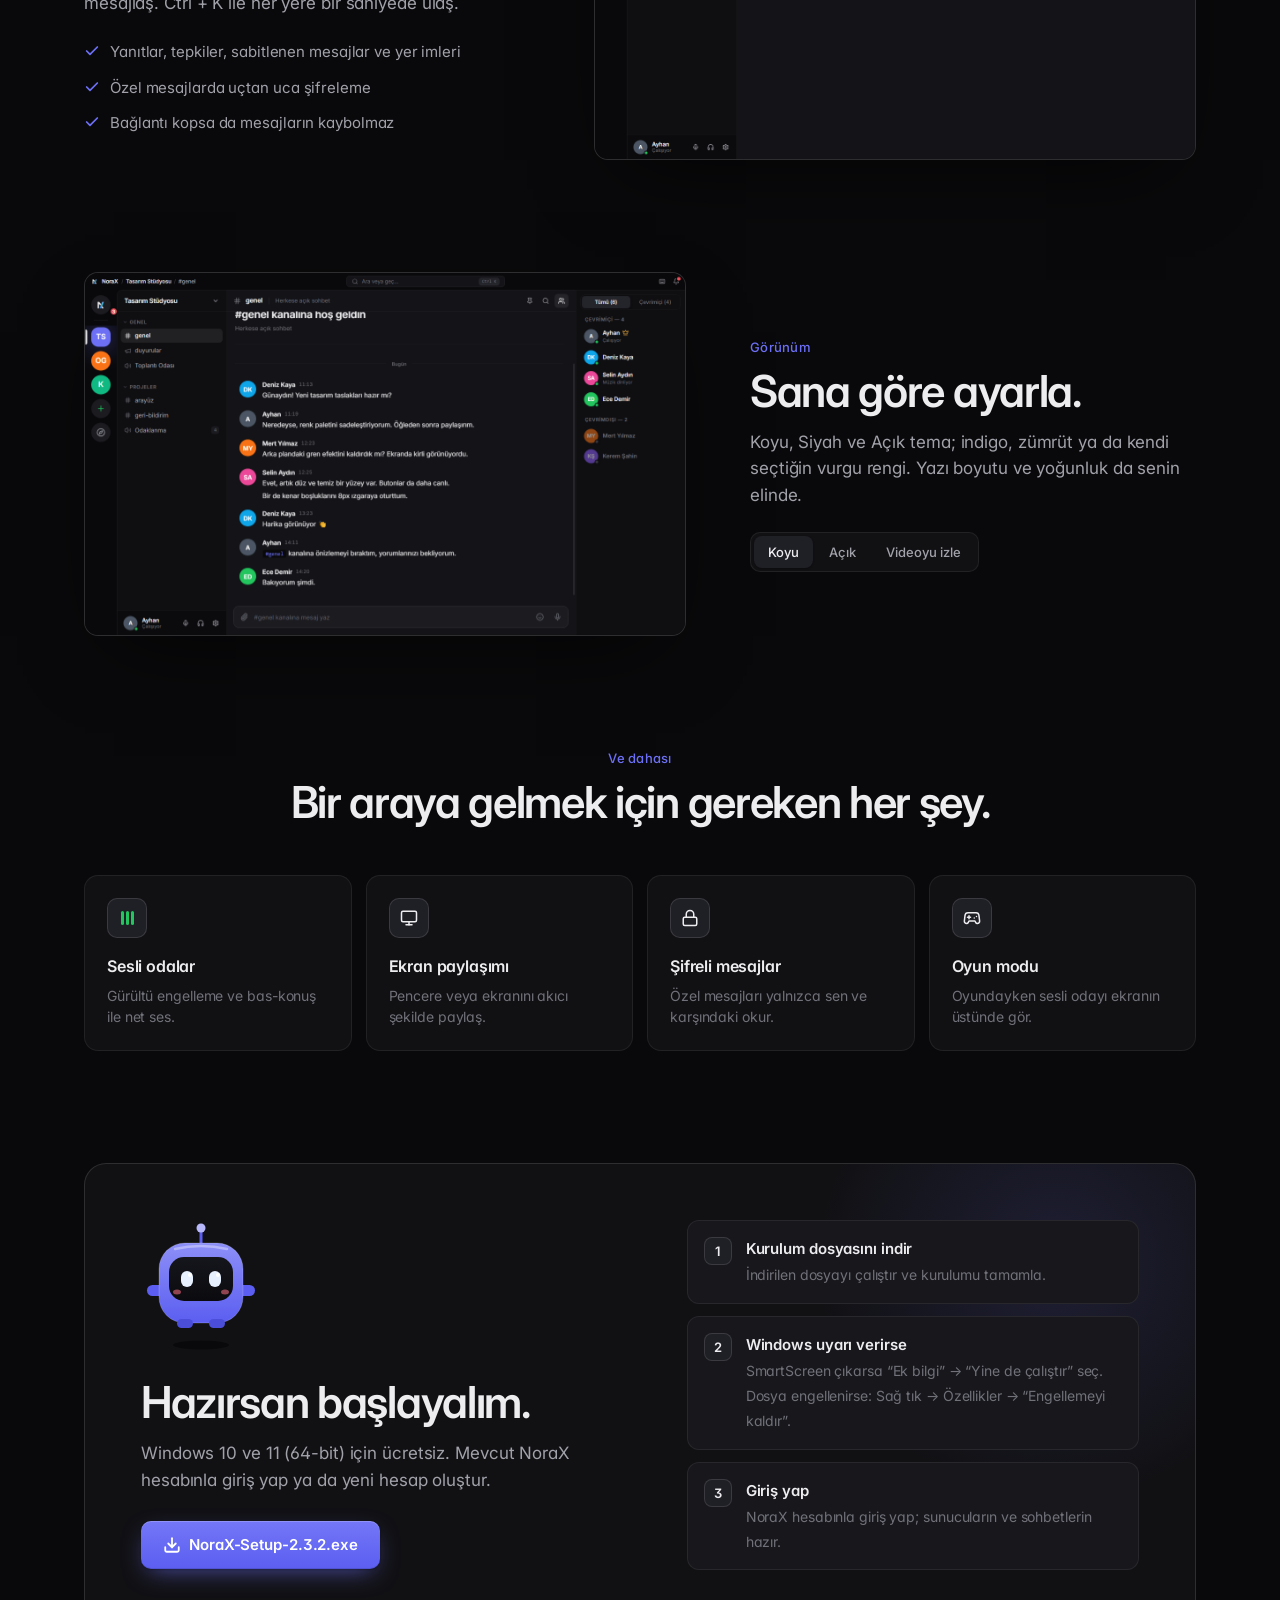
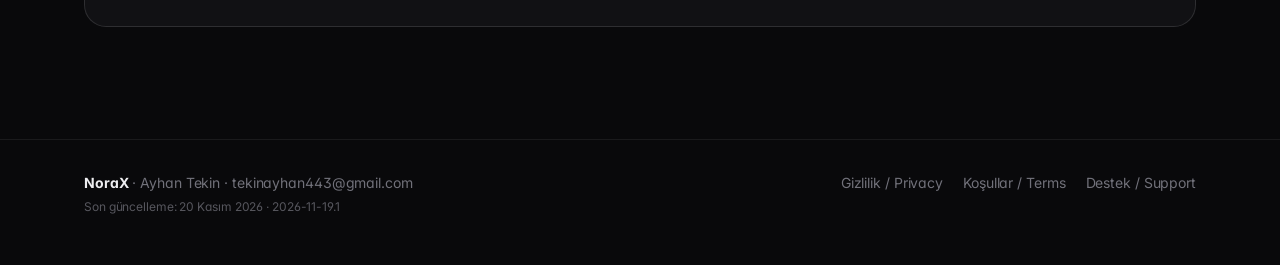
==== commit f1b54c69: "Point download page to NoraX PC v2.3.2 Co-Authored-By: Claude Opus 5.5 <noreply@anthropic.com>" ====
--- a/index.html
+++ b/index.html
@@ -281,7 +281,7 @@
       </nav>
       <div class="nav-actions">
         <button id="langToggle" class="lang-btn" type="button">EN</button>
-        <a class="btn-sm js-download-link" href="#download" download="NoraX-Setup-2.3.1.exe">
+        <a class="btn-sm js-download-link" href="#download" download="NoraX-Setup-2.3.2.exe">
           <svg width="15" height="15" viewBox="0 0 24 24" fill="none" stroke="currentColor" stroke-width="2.4" stroke-linecap="round" stroke-linejoin="round"><path d="M21 15v4a2 2 0 0 1-2 2H5a2 2 0 0 1-2-2v-4"/><polyline points="7 10 12 15 17 10"/><line x1="12" y1="15" x2="12" y2="3"/></svg>
           <span data-tr="İndir" data-en="Download">İndir</span>
         </a>
@@ -303,13 +303,13 @@
         </h1>
         <p class="lead reveal d1" data-tr="Sunucuların, sesli odaların ve özel mesajların tek bir masaüstü uygulamasında." data-en="Your servers, voice rooms and direct messages in one desktop app.">Sunucuların, sesli odaların ve özel mesajların tek bir masaüstü uygulamasında.</p>
         <div class="hero-cta reveal d2">
-          <a class="btn js-download-link" href="#download" download="NoraX-Setup-2.3.1.exe">
+          <a class="btn js-download-link" href="#download" download="NoraX-Setup-2.3.2.exe">
             <svg width="18" height="18" viewBox="0 0 24 24" fill="none" stroke="currentColor" stroke-width="2.4" stroke-linecap="round" stroke-linejoin="round"><path d="M21 15v4a2 2 0 0 1-2 2H5a2 2 0 0 1-2-2v-4"/><polyline points="7 10 12 15 17 10"/><line x1="12" y1="15" x2="12" y2="3"/></svg>
             <span data-tr="Windows için indir" data-en="Download for Windows">Windows için indir</span>
           </a>
           <a class="btn-ghost" href="#features" data-tr="Neler var?" data-en="See what's inside">Neler var?</a>
         </div>
-        <div class="meta reveal d3"><span class="js-version">v2.3.1</span> · Windows 10 / 11 · 64-bit</div>
+        <div class="meta reveal d3"><span class="js-version">v2.3.2</span> · Windows 10 / 11 · 64-bit</div>
 
         <div class="stage" id="stage">
           <div class="window">
@@ -411,9 +411,9 @@
             <h2 data-tr="Hazırsan başlayalım." data-en="Ready when you are.">Hazırsan başlayalım.</h2>
             <p class="section-lead" data-tr="Windows 10 ve 11 (64-bit) için ücretsiz. Mevcut NoraX hesabınla giriş yap ya da yeni hesap oluştur." data-en="Free for Windows 10 and 11 (64-bit). Sign in with your NoraX account or create a new one.">Windows 10 ve 11 (64-bit) için ücretsiz. Mevcut NoraX hesabınla giriş yap ya da yeni hesap oluştur.</p>
             <div style="margin-top:28px">
-              <a class="btn js-download-link" href="#download" download="NoraX-Setup-2.3.1.exe">
+              <a class="btn js-download-link" href="#download" download="NoraX-Setup-2.3.2.exe">
                 <svg width="18" height="18" viewBox="0 0 24 24" fill="none" stroke="currentColor" stroke-width="2.4" stroke-linecap="round" stroke-linejoin="round"><path d="M21 15v4a2 2 0 0 1-2 2H5a2 2 0 0 1-2-2v-4"/><polyline points="7 10 12 15 17 10"/><line x1="12" y1="15" x2="12" y2="3"/></svg>
-                <span class="js-filename">NoraX-Setup-2.3.1.exe</span>
+                <span class="js-filename">NoraX-Setup-2.3.2.exe</span>
               </a>
             </div>
           </div>
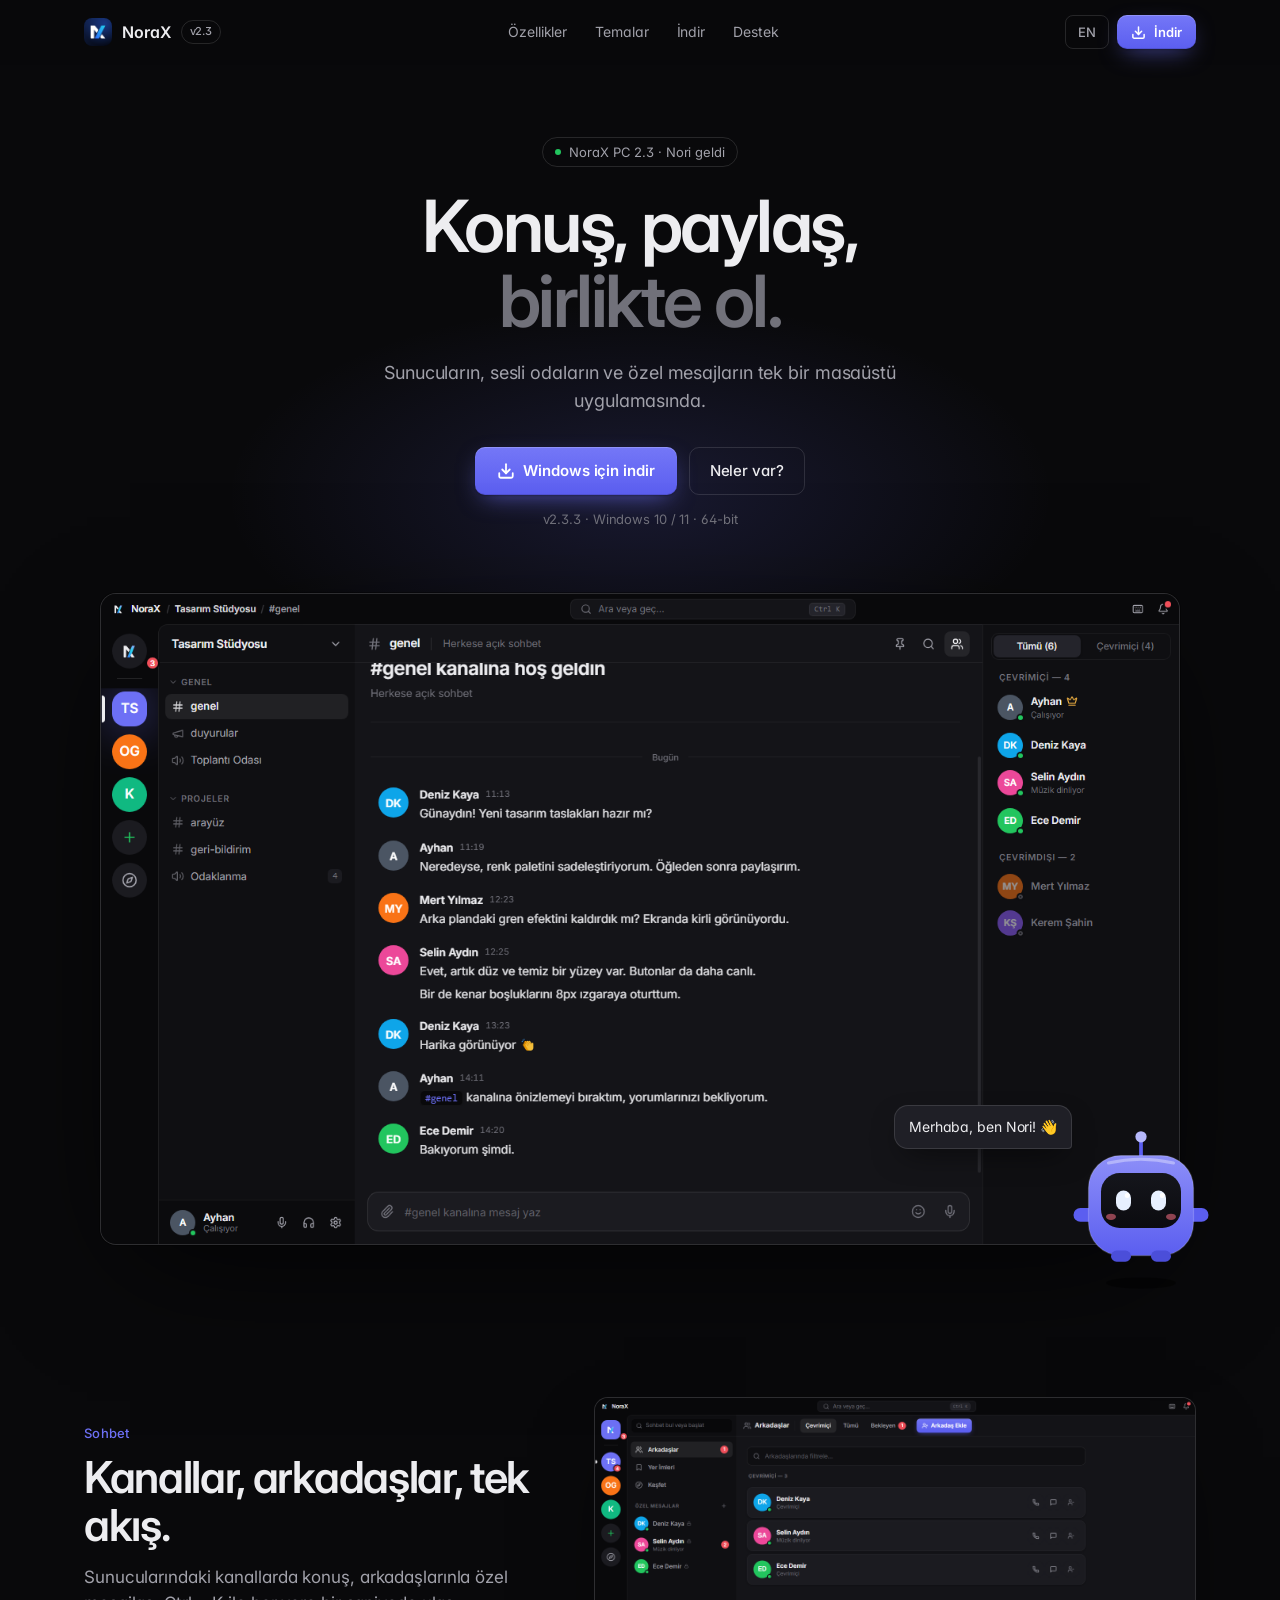
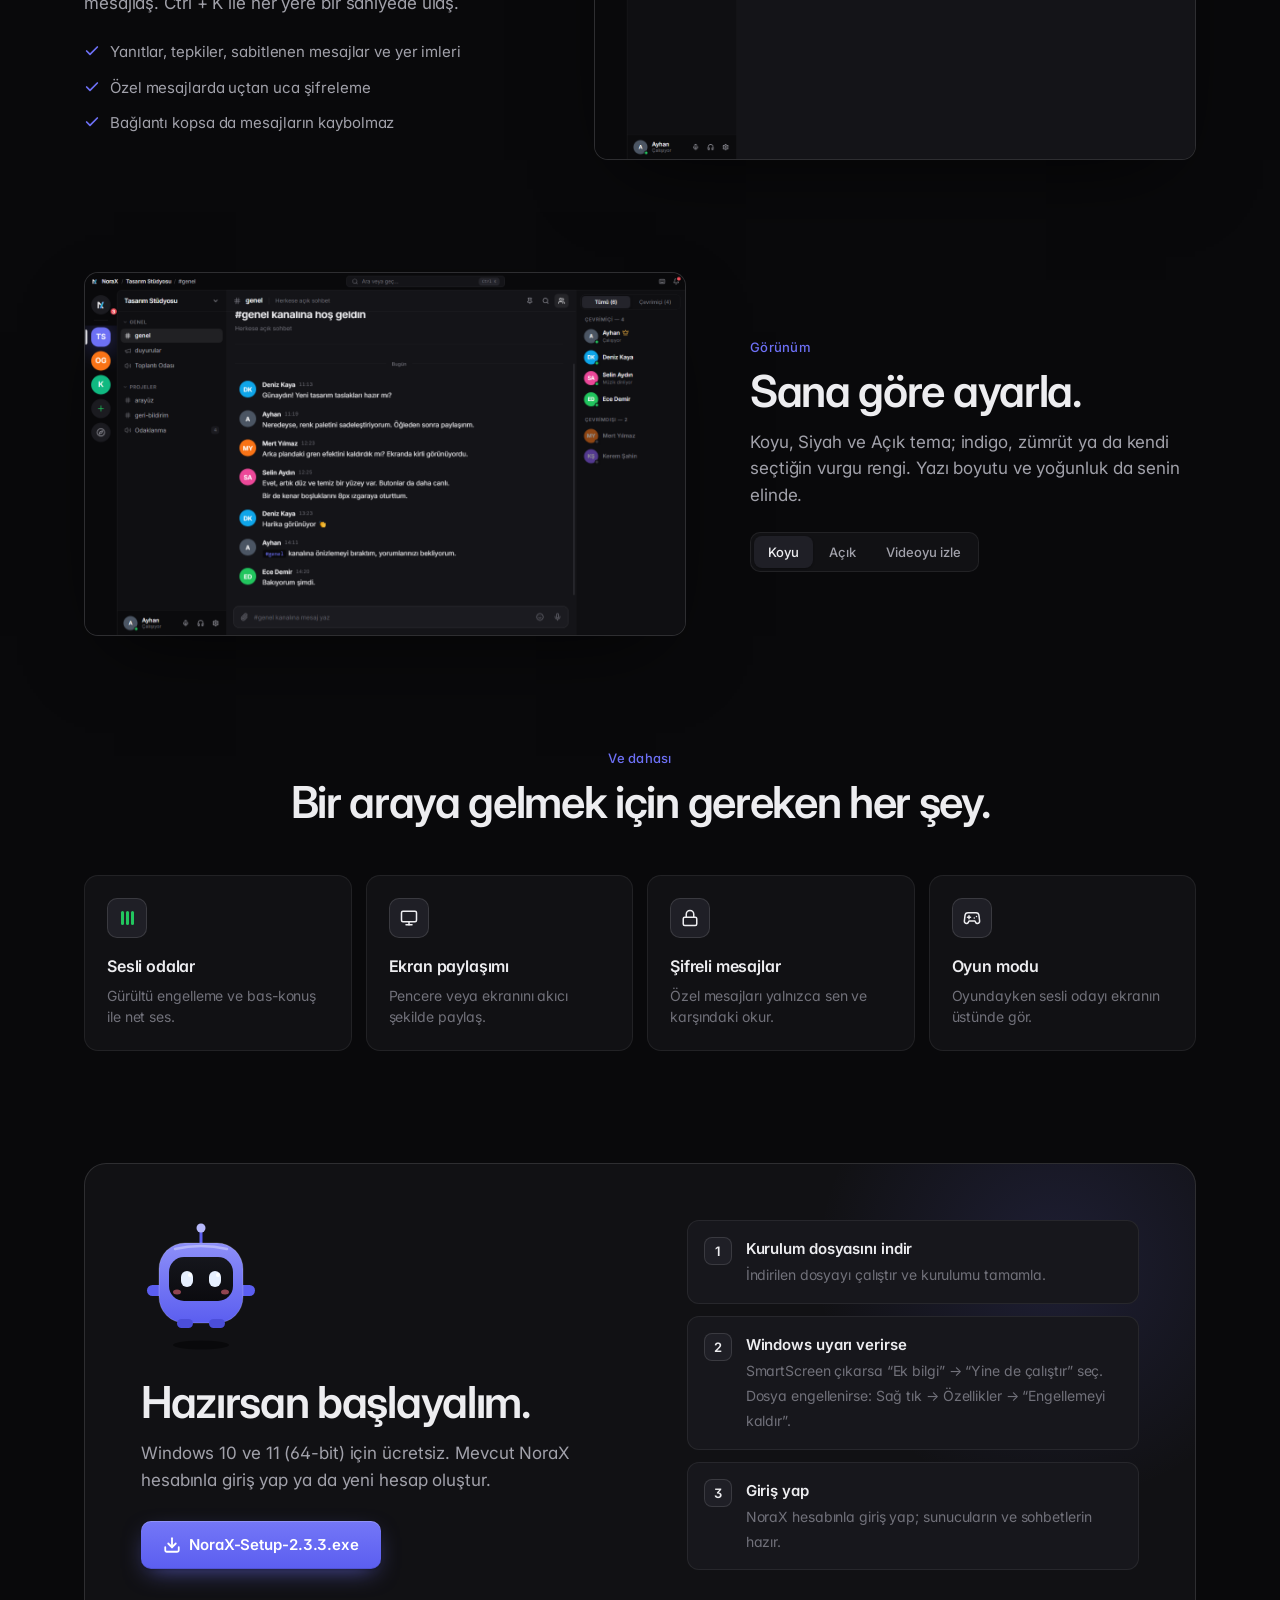
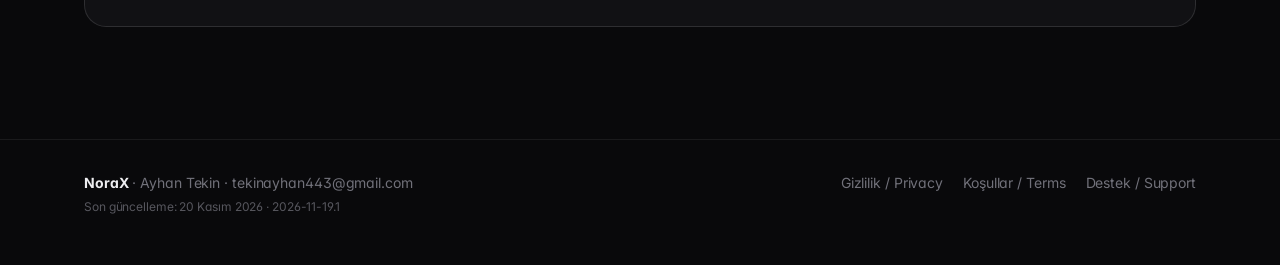
==== commit 56c7ef27: "Point download page to NoraX PC v2.3.3" ====
--- a/index.html
+++ b/index.html
@@ -281,7 +281,7 @@
       </nav>
       <div class="nav-actions">
         <button id="langToggle" class="lang-btn" type="button">EN</button>
-        <a class="btn-sm js-download-link" href="#download" download="NoraX-Setup-2.3.2.exe">
+        <a class="btn-sm js-download-link" href="#download" download="NoraX-Setup-2.3.3.exe">
           <svg width="15" height="15" viewBox="0 0 24 24" fill="none" stroke="currentColor" stroke-width="2.4" stroke-linecap="round" stroke-linejoin="round"><path d="M21 15v4a2 2 0 0 1-2 2H5a2 2 0 0 1-2-2v-4"/><polyline points="7 10 12 15 17 10"/><line x1="12" y1="15" x2="12" y2="3"/></svg>
           <span data-tr="İndir" data-en="Download">İndir</span>
         </a>
@@ -303,13 +303,13 @@
         </h1>
         <p class="lead reveal d1" data-tr="Sunucuların, sesli odaların ve özel mesajların tek bir masaüstü uygulamasında." data-en="Your servers, voice rooms and direct messages in one desktop app.">Sunucuların, sesli odaların ve özel mesajların tek bir masaüstü uygulamasında.</p>
         <div class="hero-cta reveal d2">
-          <a class="btn js-download-link" href="#download" download="NoraX-Setup-2.3.2.exe">
+          <a class="btn js-download-link" href="#download" download="NoraX-Setup-2.3.3.exe">
             <svg width="18" height="18" viewBox="0 0 24 24" fill="none" stroke="currentColor" stroke-width="2.4" stroke-linecap="round" stroke-linejoin="round"><path d="M21 15v4a2 2 0 0 1-2 2H5a2 2 0 0 1-2-2v-4"/><polyline points="7 10 12 15 17 10"/><line x1="12" y1="15" x2="12" y2="3"/></svg>
             <span data-tr="Windows için indir" data-en="Download for Windows">Windows için indir</span>
           </a>
           <a class="btn-ghost" href="#features" data-tr="Neler var?" data-en="See what's inside">Neler var?</a>
         </div>
-        <div class="meta reveal d3"><span class="js-version">v2.3.2</span> · Windows 10 / 11 · 64-bit</div>
+        <div class="meta reveal d3"><span class="js-version">v2.3.3</span> · Windows 10 / 11 · 64-bit</div>
 
         <div class="stage" id="stage">
           <div class="window">
@@ -411,9 +411,9 @@
             <h2 data-tr="Hazırsan başlayalım." data-en="Ready when you are.">Hazırsan başlayalım.</h2>
             <p class="section-lead" data-tr="Windows 10 ve 11 (64-bit) için ücretsiz. Mevcut NoraX hesabınla giriş yap ya da yeni hesap oluştur." data-en="Free for Windows 10 and 11 (64-bit). Sign in with your NoraX account or create a new one.">Windows 10 ve 11 (64-bit) için ücretsiz. Mevcut NoraX hesabınla giriş yap ya da yeni hesap oluştur.</p>
             <div style="margin-top:28px">
-              <a class="btn js-download-link" href="#download" download="NoraX-Setup-2.3.2.exe">
+              <a class="btn js-download-link" href="#download" download="NoraX-Setup-2.3.3.exe">
                 <svg width="18" height="18" viewBox="0 0 24 24" fill="none" stroke="currentColor" stroke-width="2.4" stroke-linecap="round" stroke-linejoin="round"><path d="M21 15v4a2 2 0 0 1-2 2H5a2 2 0 0 1-2-2v-4"/><polyline points="7 10 12 15 17 10"/><line x1="12" y1="15" x2="12" y2="3"/></svg>
-                <span class="js-filename">NoraX-Setup-2.3.2.exe</span>
+                <span class="js-filename">NoraX-Setup-2.3.3.exe</span>
               </a>
             </div>
           </div>
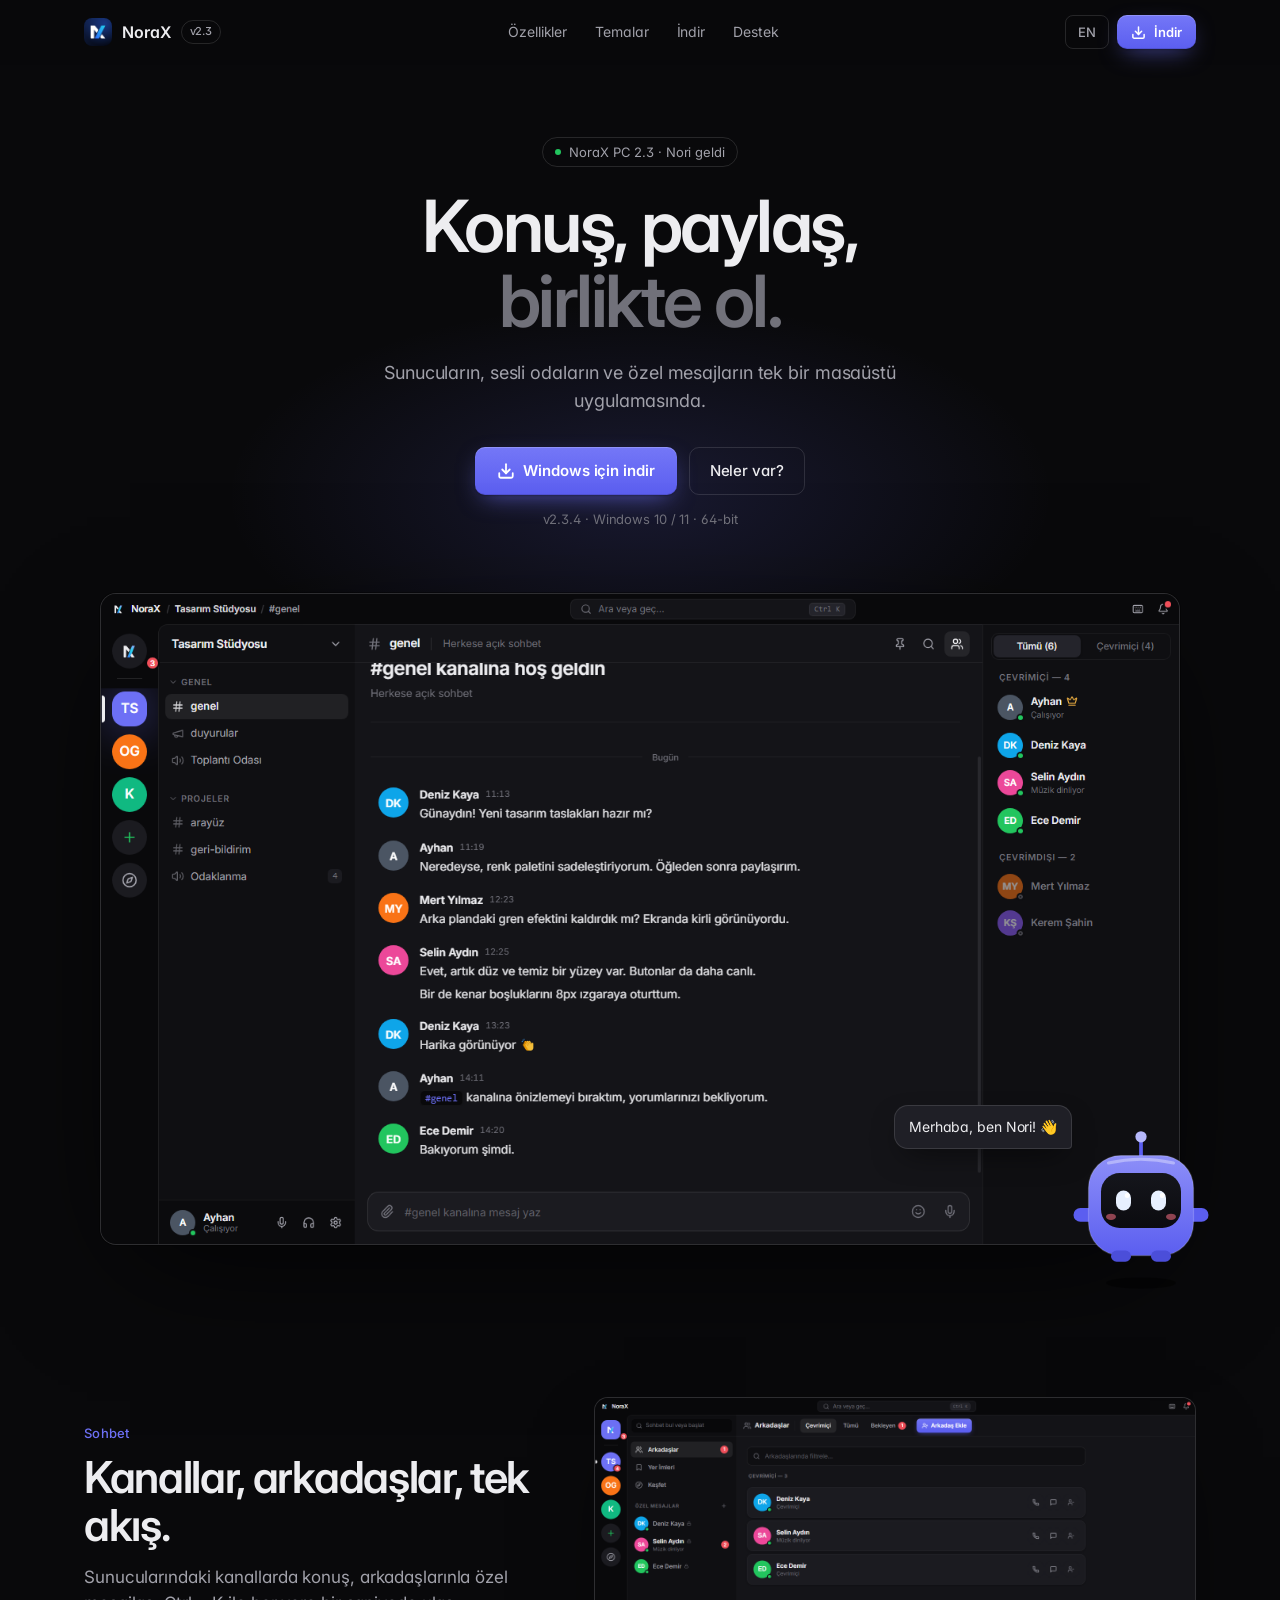
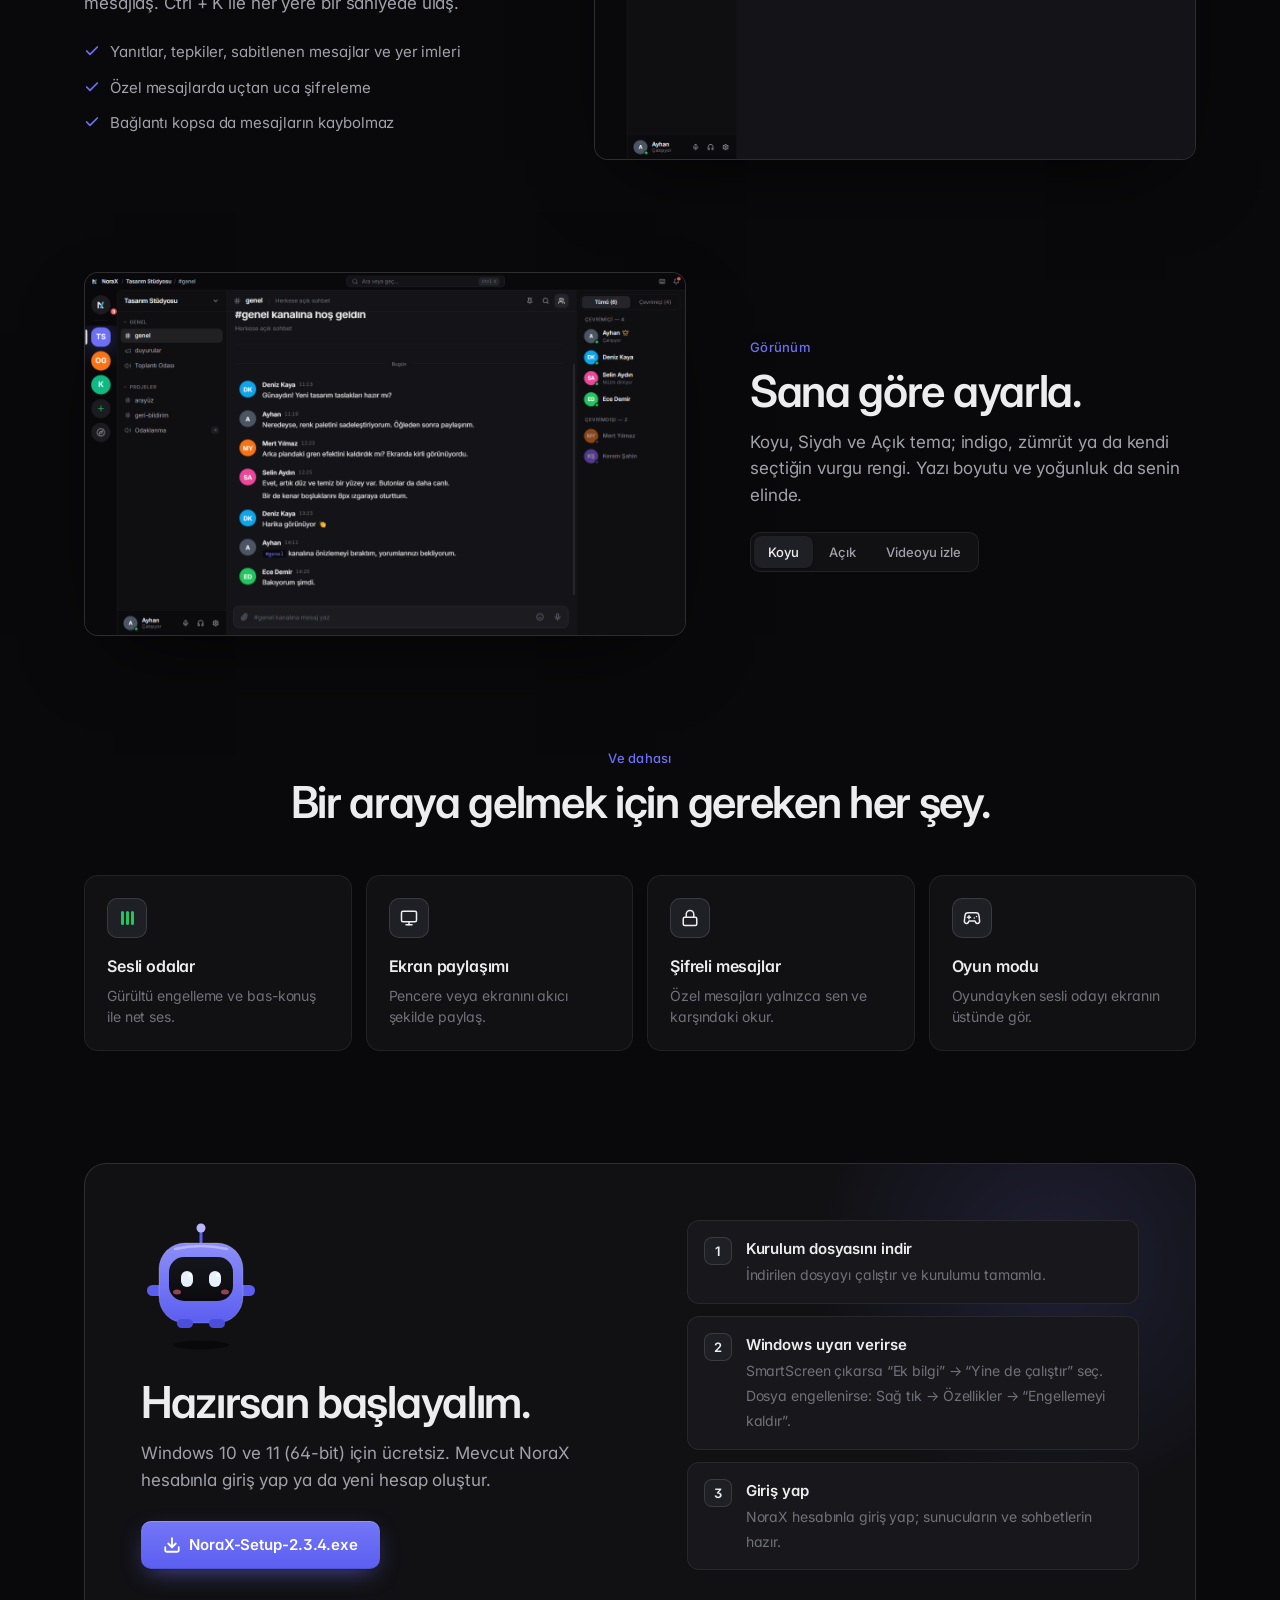
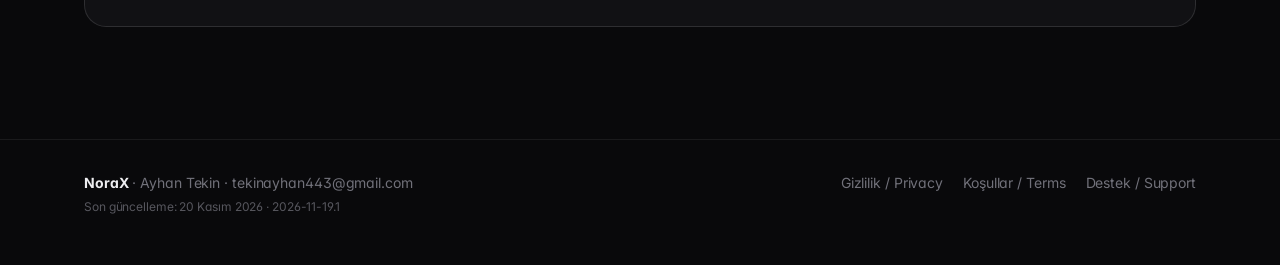
==== commit badc8dec: "Point download page to NoraX PC v2.3.4" ====
--- a/index.html
+++ b/index.html
@@ -281,7 +281,7 @@
       </nav>
       <div class="nav-actions">
         <button id="langToggle" class="lang-btn" type="button">EN</button>
-        <a class="btn-sm js-download-link" href="#download" download="NoraX-Setup-2.3.3.exe">
+        <a class="btn-sm js-download-link" href="#download" download="NoraX-Setup-2.3.4.exe">
           <svg width="15" height="15" viewBox="0 0 24 24" fill="none" stroke="currentColor" stroke-width="2.4" stroke-linecap="round" stroke-linejoin="round"><path d="M21 15v4a2 2 0 0 1-2 2H5a2 2 0 0 1-2-2v-4"/><polyline points="7 10 12 15 17 10"/><line x1="12" y1="15" x2="12" y2="3"/></svg>
           <span data-tr="İndir" data-en="Download">İndir</span>
         </a>
@@ -303,13 +303,13 @@
         </h1>
         <p class="lead reveal d1" data-tr="Sunucuların, sesli odaların ve özel mesajların tek bir masaüstü uygulamasında." data-en="Your servers, voice rooms and direct messages in one desktop app.">Sunucuların, sesli odaların ve özel mesajların tek bir masaüstü uygulamasında.</p>
         <div class="hero-cta reveal d2">
-          <a class="btn js-download-link" href="#download" download="NoraX-Setup-2.3.3.exe">
+          <a class="btn js-download-link" href="#download" download="NoraX-Setup-2.3.4.exe">
             <svg width="18" height="18" viewBox="0 0 24 24" fill="none" stroke="currentColor" stroke-width="2.4" stroke-linecap="round" stroke-linejoin="round"><path d="M21 15v4a2 2 0 0 1-2 2H5a2 2 0 0 1-2-2v-4"/><polyline points="7 10 12 15 17 10"/><line x1="12" y1="15" x2="12" y2="3"/></svg>
             <span data-tr="Windows için indir" data-en="Download for Windows">Windows için indir</span>
           </a>
           <a class="btn-ghost" href="#features" data-tr="Neler var?" data-en="See what's inside">Neler var?</a>
         </div>
-        <div class="meta reveal d3"><span class="js-version">v2.3.3</span> · Windows 10 / 11 · 64-bit</div>
+        <div class="meta reveal d3"><span class="js-version">v2.3.4</span> · Windows 10 / 11 · 64-bit</div>
 
         <div class="stage" id="stage">
           <div class="window">
@@ -411,9 +411,9 @@
             <h2 data-tr="Hazırsan başlayalım." data-en="Ready when you are.">Hazırsan başlayalım.</h2>
             <p class="section-lead" data-tr="Windows 10 ve 11 (64-bit) için ücretsiz. Mevcut NoraX hesabınla giriş yap ya da yeni hesap oluştur." data-en="Free for Windows 10 and 11 (64-bit). Sign in with your NoraX account or create a new one.">Windows 10 ve 11 (64-bit) için ücretsiz. Mevcut NoraX hesabınla giriş yap ya da yeni hesap oluştur.</p>
             <div style="margin-top:28px">
-              <a class="btn js-download-link" href="#download" download="NoraX-Setup-2.3.3.exe">
+              <a class="btn js-download-link" href="#download" download="NoraX-Setup-2.3.4.exe">
                 <svg width="18" height="18" viewBox="0 0 24 24" fill="none" stroke="currentColor" stroke-width="2.4" stroke-linecap="round" stroke-linejoin="round"><path d="M21 15v4a2 2 0 0 1-2 2H5a2 2 0 0 1-2-2v-4"/><polyline points="7 10 12 15 17 10"/><line x1="12" y1="15" x2="12" y2="3"/></svg>
-                <span class="js-filename">NoraX-Setup-2.3.3.exe</span>
+                <span class="js-filename">NoraX-Setup-2.3.4.exe</span>
               </a>
             </div>
           </div>
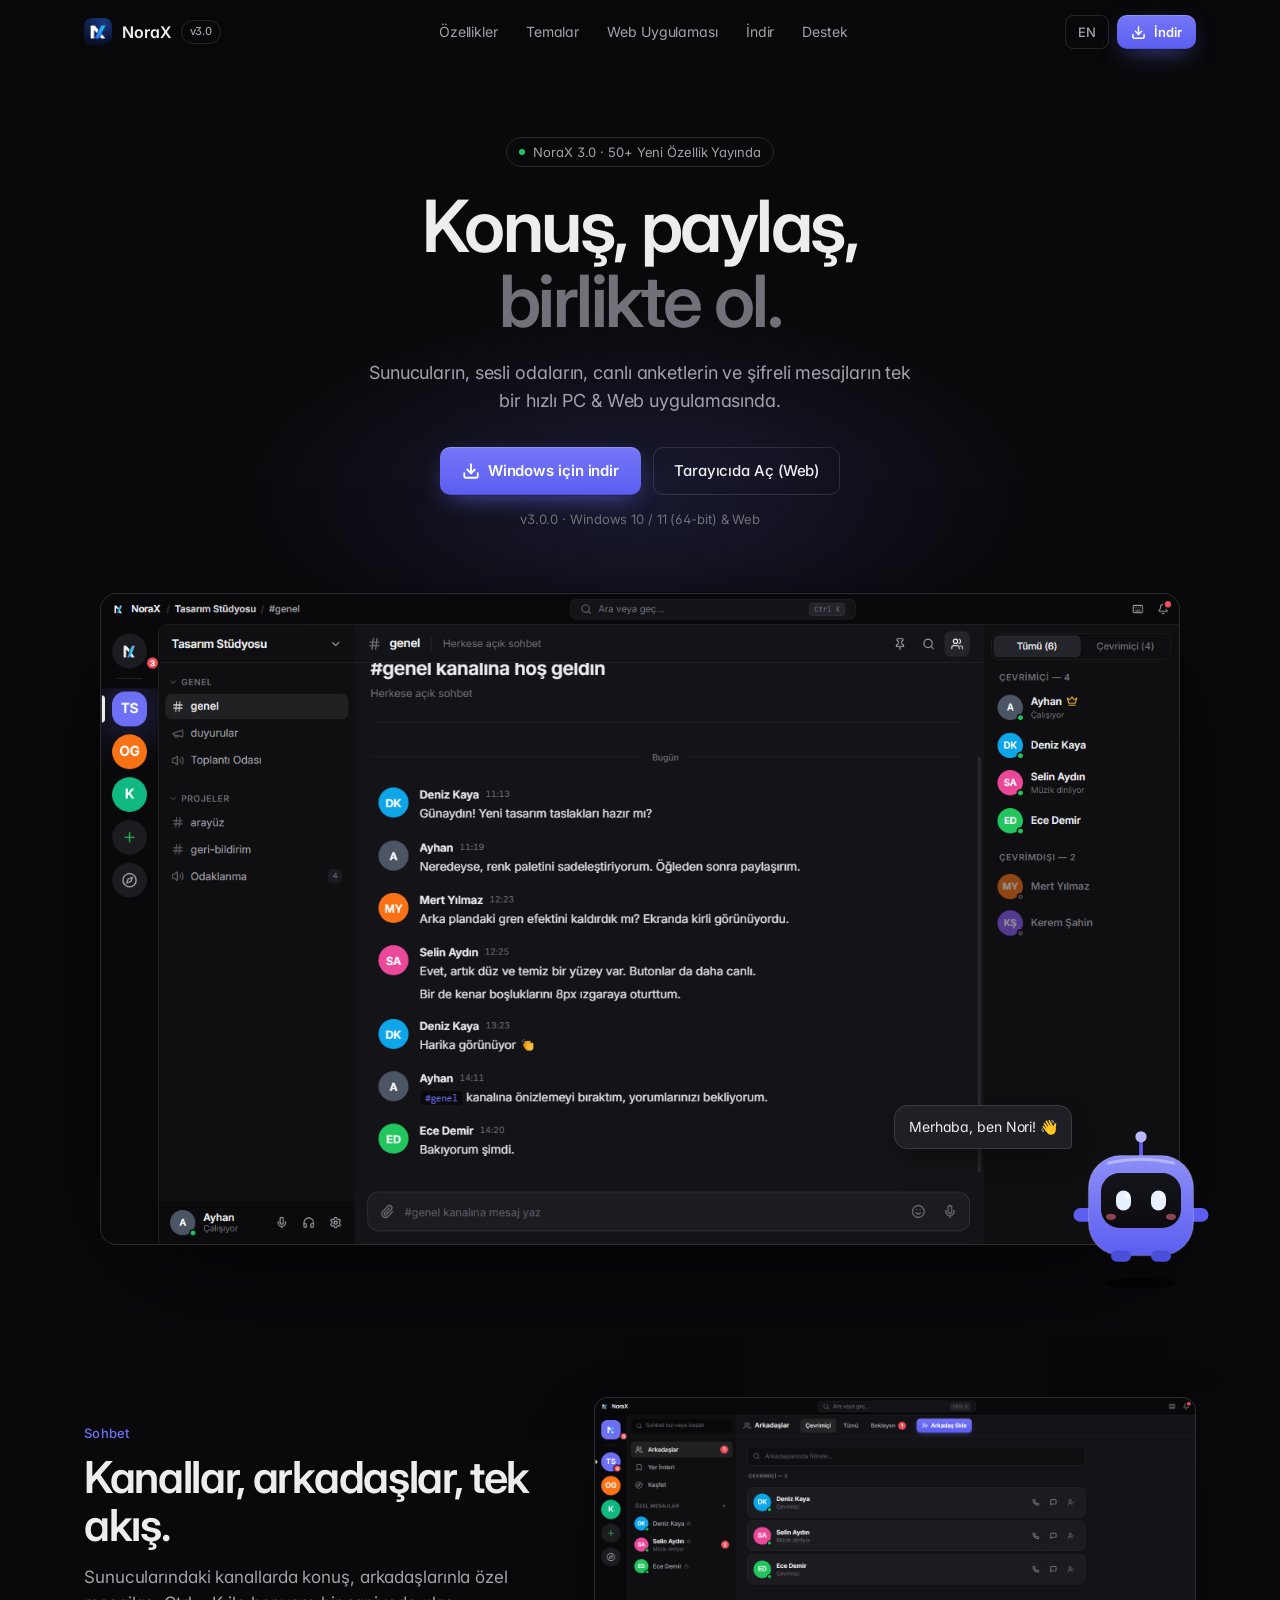
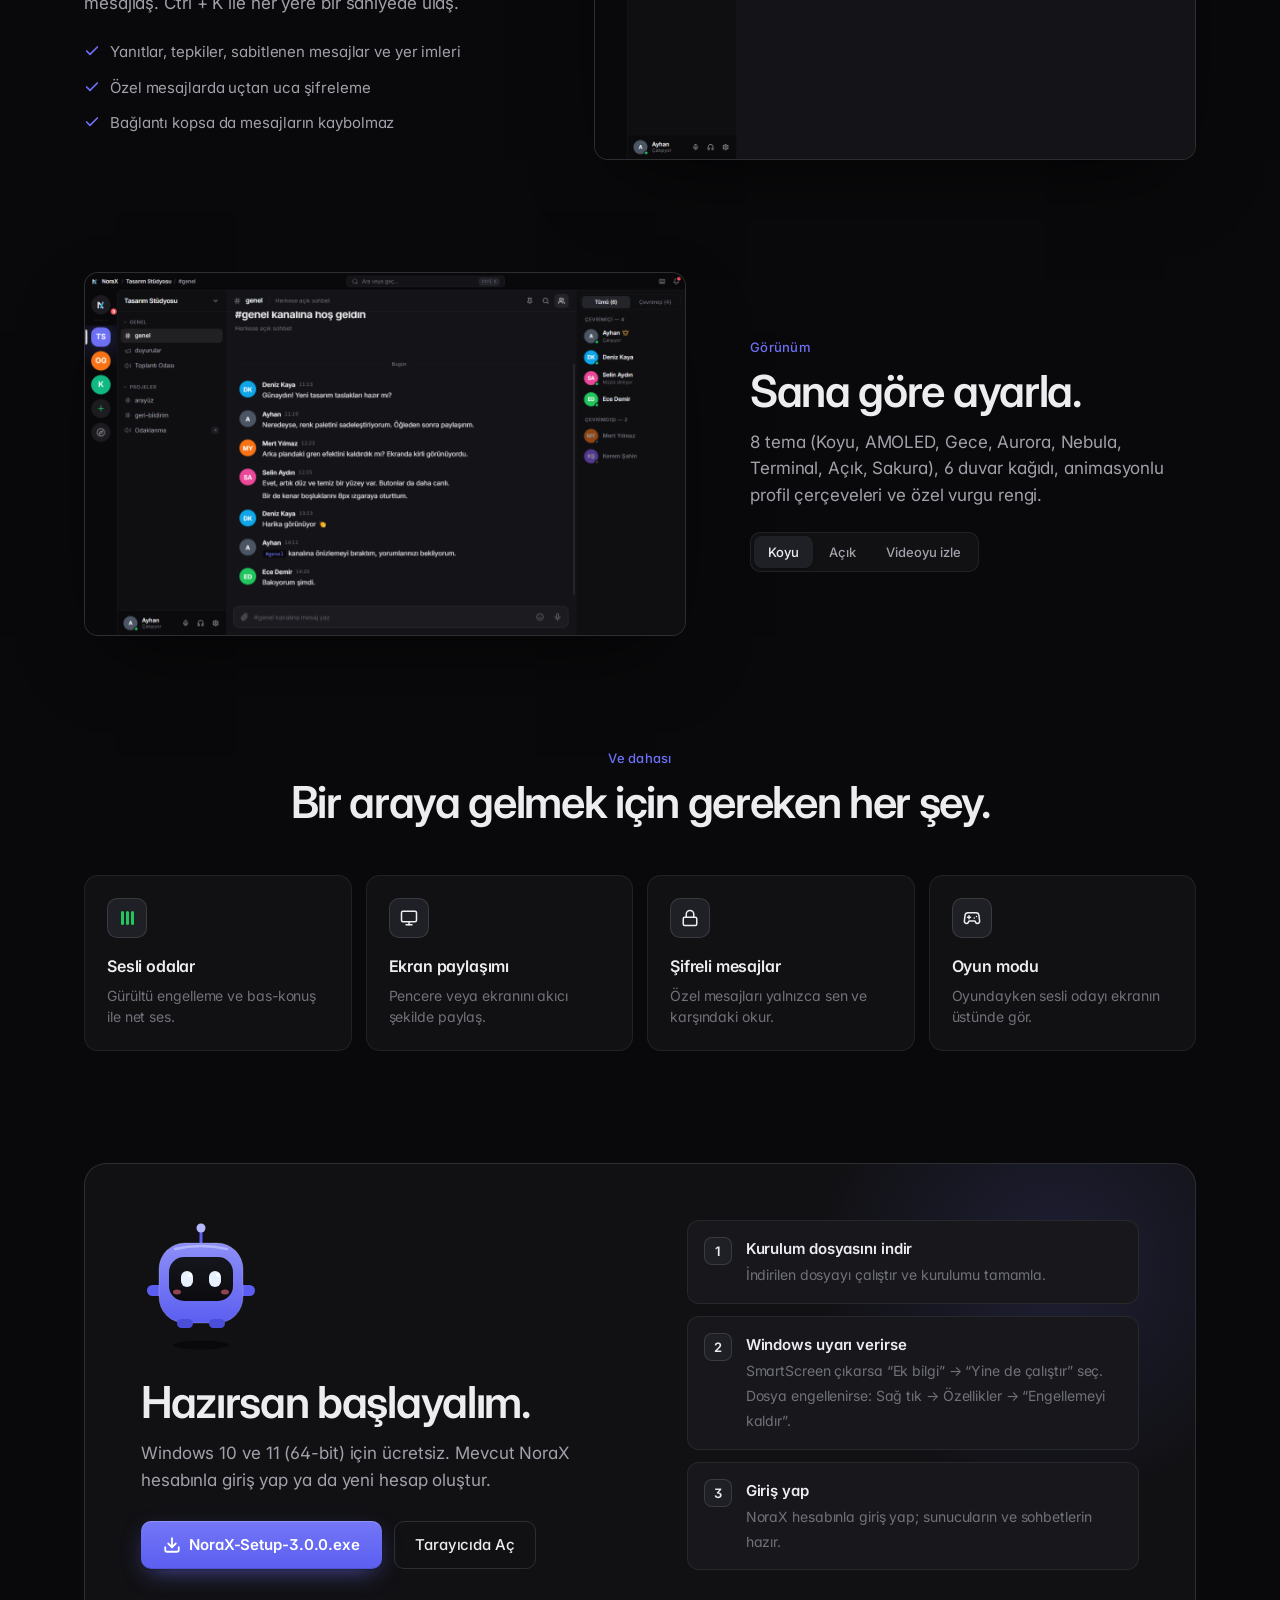
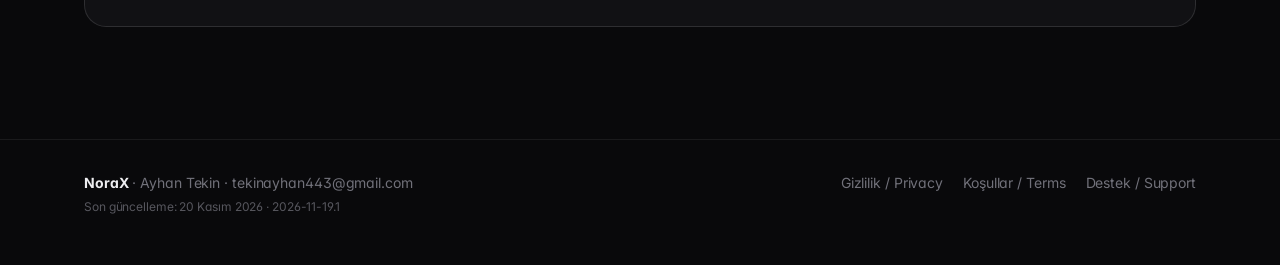
==== commit b5e92cec: "Release NoraX PC & Web v3.0.0" ====
--- a/index.html
+++ b/index.html
@@ -271,17 +271,18 @@
       <a href="index.html" class="brand">
         <img src="assets/app-icon.png" alt="NoraX">
         <span>NoraX</span>
-        <span class="pill">v2.3</span>
+        <span class="pill">v3.0</span>
       </a>
       <nav class="links" aria-label="NoraX">
         <a href="#features" data-tr="Özellikler" data-en="Features">Özellikler</a>
         <a href="#themes" data-tr="Temalar" data-en="Themes">Temalar</a>
+        <a href="web/" data-tr="Web Uygulaması" data-en="Web App">Web Uygulaması</a>
         <a href="#download" data-tr="İndir" data-en="Download">İndir</a>
         <a href="support.html" data-tr="Destek" data-en="Support">Destek</a>
       </nav>
       <div class="nav-actions">
         <button id="langToggle" class="lang-btn" type="button">EN</button>
-        <a class="btn-sm js-download-link" href="#download" download="NoraX-Setup-2.3.4.exe">
+        <a class="btn-sm js-download-link" href="#download" download="NoraX-Setup-3.0.0.exe">
           <svg width="15" height="15" viewBox="0 0 24 24" fill="none" stroke="currentColor" stroke-width="2.4" stroke-linecap="round" stroke-linejoin="round"><path d="M21 15v4a2 2 0 0 1-2 2H5a2 2 0 0 1-2-2v-4"/><polyline points="7 10 12 15 17 10"/><line x1="12" y1="15" x2="12" y2="3"/></svg>
           <span data-tr="İndir" data-en="Download">İndir</span>
         </a>
@@ -294,22 +295,22 @@
     <div class="hero">
       <div class="hero-glow"></div>
       <div class="container">
-        <span class="badge"><span class="dot"></span><span data-tr="NoraX PC 2.3 · Nori geldi" data-en="NoraX PC 2.3 · Meet Nori">NoraX PC 2.3 · Nori geldi</span></span>
+        <span class="badge"><span class="dot"></span><span data-tr="NoraX 3.0 · 50+ Yeni Özellik Yayında" data-en="NoraX 3.0 · 50+ New Features Live">NoraX 3.0 · 50+ Yeni Özellik Yayında</span></span>
         <h1>
           <span class="word" style="animation-delay:.05s" data-tr="Konuş," data-en="Talk,">Konuş,</span>
           <span class="word" style="animation-delay:.15s" data-tr="paylaş," data-en="share,">paylaş,</span><br>
           <span class="word muted" style="animation-delay:.28s" data-tr="birlikte" data-en="stay">birlikte</span>
           <span class="word muted" style="animation-delay:.38s" data-tr="ol." data-en="together.">ol.</span>
         </h1>
-        <p class="lead reveal d1" data-tr="Sunucuların, sesli odaların ve özel mesajların tek bir masaüstü uygulamasında." data-en="Your servers, voice rooms and direct messages in one desktop app.">Sunucuların, sesli odaların ve özel mesajların tek bir masaüstü uygulamasında.</p>
+        <p class="lead reveal d1" data-tr="Sunucuların, sesli odaların, canlı anketlerin ve şifreli mesajların tek bir hızlı PC & Web uygulamasında." data-en="Your servers, voice rooms, live polls and encrypted messages in one fast PC & Web app.">Sunucuların, sesli odaların, canlı anketlerin ve şifreli mesajların tek bir hızlı PC & Web uygulamasında.</p>
         <div class="hero-cta reveal d2">
-          <a class="btn js-download-link" href="#download" download="NoraX-Setup-2.3.4.exe">
+          <a class="btn js-download-link" href="#download" download="NoraX-Setup-3.0.0.exe">
             <svg width="18" height="18" viewBox="0 0 24 24" fill="none" stroke="currentColor" stroke-width="2.4" stroke-linecap="round" stroke-linejoin="round"><path d="M21 15v4a2 2 0 0 1-2 2H5a2 2 0 0 1-2-2v-4"/><polyline points="7 10 12 15 17 10"/><line x1="12" y1="15" x2="12" y2="3"/></svg>
             <span data-tr="Windows için indir" data-en="Download for Windows">Windows için indir</span>
           </a>
-          <a class="btn-ghost" href="#features" data-tr="Neler var?" data-en="See what's inside">Neler var?</a>
-        </div>
-        <div class="meta reveal d3"><span class="js-version">v2.3.4</span> · Windows 10 / 11 · 64-bit</div>
+          <a class="btn-ghost" href="web/" data-tr="Tarayıcıda Aç (Web)" data-en="Open in Browser (Web)">Tarayıcıda Aç (Web)</a>
+        </div>
+        <div class="meta reveal d3"><span class="js-version">v3.0.0</span> · Windows 10 / 11 (64-bit) &amp; Web</div>
 
         <div class="stage" id="stage">
           <div class="window">
@@ -350,7 +351,7 @@
           <div class="copy reveal">
             <div class="eyebrow" data-tr="Görünüm" data-en="Appearance">Görünüm</div>
             <h2 data-tr="Sana göre ayarla." data-en="Make it yours.">Sana göre ayarla.</h2>
-            <p class="section-lead" data-tr="Koyu, Siyah ve Açık tema; indigo, zümrüt ya da kendi seçtiğin vurgu rengi. Yazı boyutu ve yoğunluk da senin elinde." data-en="Dark, Black and Light themes; indigo, emerald or your own accent. Font size and density are up to you too.">Koyu, Siyah ve Açık tema; indigo, zümrüt ya da kendi seçtiğin vurgu rengi. Yazı boyutu ve yoğunluk da senin elinde.</p>
+            <p class="section-lead" data-tr="8 tema (Koyu, AMOLED, Gece, Aurora, Nebula, Terminal, Açık, Sakura), 6 duvar kağıdı, animasyonlu profil çerçeveleri ve özel vurgu rengi." data-en="8 themes (Dark, AMOLED, Midnight, Aurora, Nebula, Terminal, Light, Sakura), 6 wallpapers, animated profile frames and custom accents.">8 tema (Koyu, AMOLED, Gece, Aurora, Nebula, Terminal, Açık, Sakura), 6 duvar kağıdı, animasyonlu profil çerçeveleri ve özel vurgu rengi.</p>
             <div class="seg" role="tablist" aria-label="Tema">
               <button class="on" type="button" data-show="dark" data-tr="Koyu" data-en="Dark">Koyu</button>
               <button type="button" data-show="light" data-tr="Açık" data-en="Light">Açık</button>
@@ -410,11 +411,12 @@
             <svg class="nori nori-dl" viewBox="0 0 120 132" role="img" aria-label="Nori"><use href="#nori"/></svg>
             <h2 data-tr="Hazırsan başlayalım." data-en="Ready when you are.">Hazırsan başlayalım.</h2>
             <p class="section-lead" data-tr="Windows 10 ve 11 (64-bit) için ücretsiz. Mevcut NoraX hesabınla giriş yap ya da yeni hesap oluştur." data-en="Free for Windows 10 and 11 (64-bit). Sign in with your NoraX account or create a new one.">Windows 10 ve 11 (64-bit) için ücretsiz. Mevcut NoraX hesabınla giriş yap ya da yeni hesap oluştur.</p>
-            <div style="margin-top:28px">
-              <a class="btn js-download-link" href="#download" download="NoraX-Setup-2.3.4.exe">
+            <div style="margin-top:28px;display:flex;gap:12px;flex-wrap:wrap">
+              <a class="btn js-download-link" href="#download" download="NoraX-Setup-3.0.0.exe">
                 <svg width="18" height="18" viewBox="0 0 24 24" fill="none" stroke="currentColor" stroke-width="2.4" stroke-linecap="round" stroke-linejoin="round"><path d="M21 15v4a2 2 0 0 1-2 2H5a2 2 0 0 1-2-2v-4"/><polyline points="7 10 12 15 17 10"/><line x1="12" y1="15" x2="12" y2="3"/></svg>
-                <span class="js-filename">NoraX-Setup-2.3.4.exe</span>
+                <span class="js-filename">NoraX-Setup-3.0.0.exe</span>
               </a>
+              <a class="btn-ghost" href="web/" data-tr="Tarayıcıda Aç" data-en="Open Web App">Tarayıcıda Aç</a>
             </div>
           </div>
           <div class="steps">
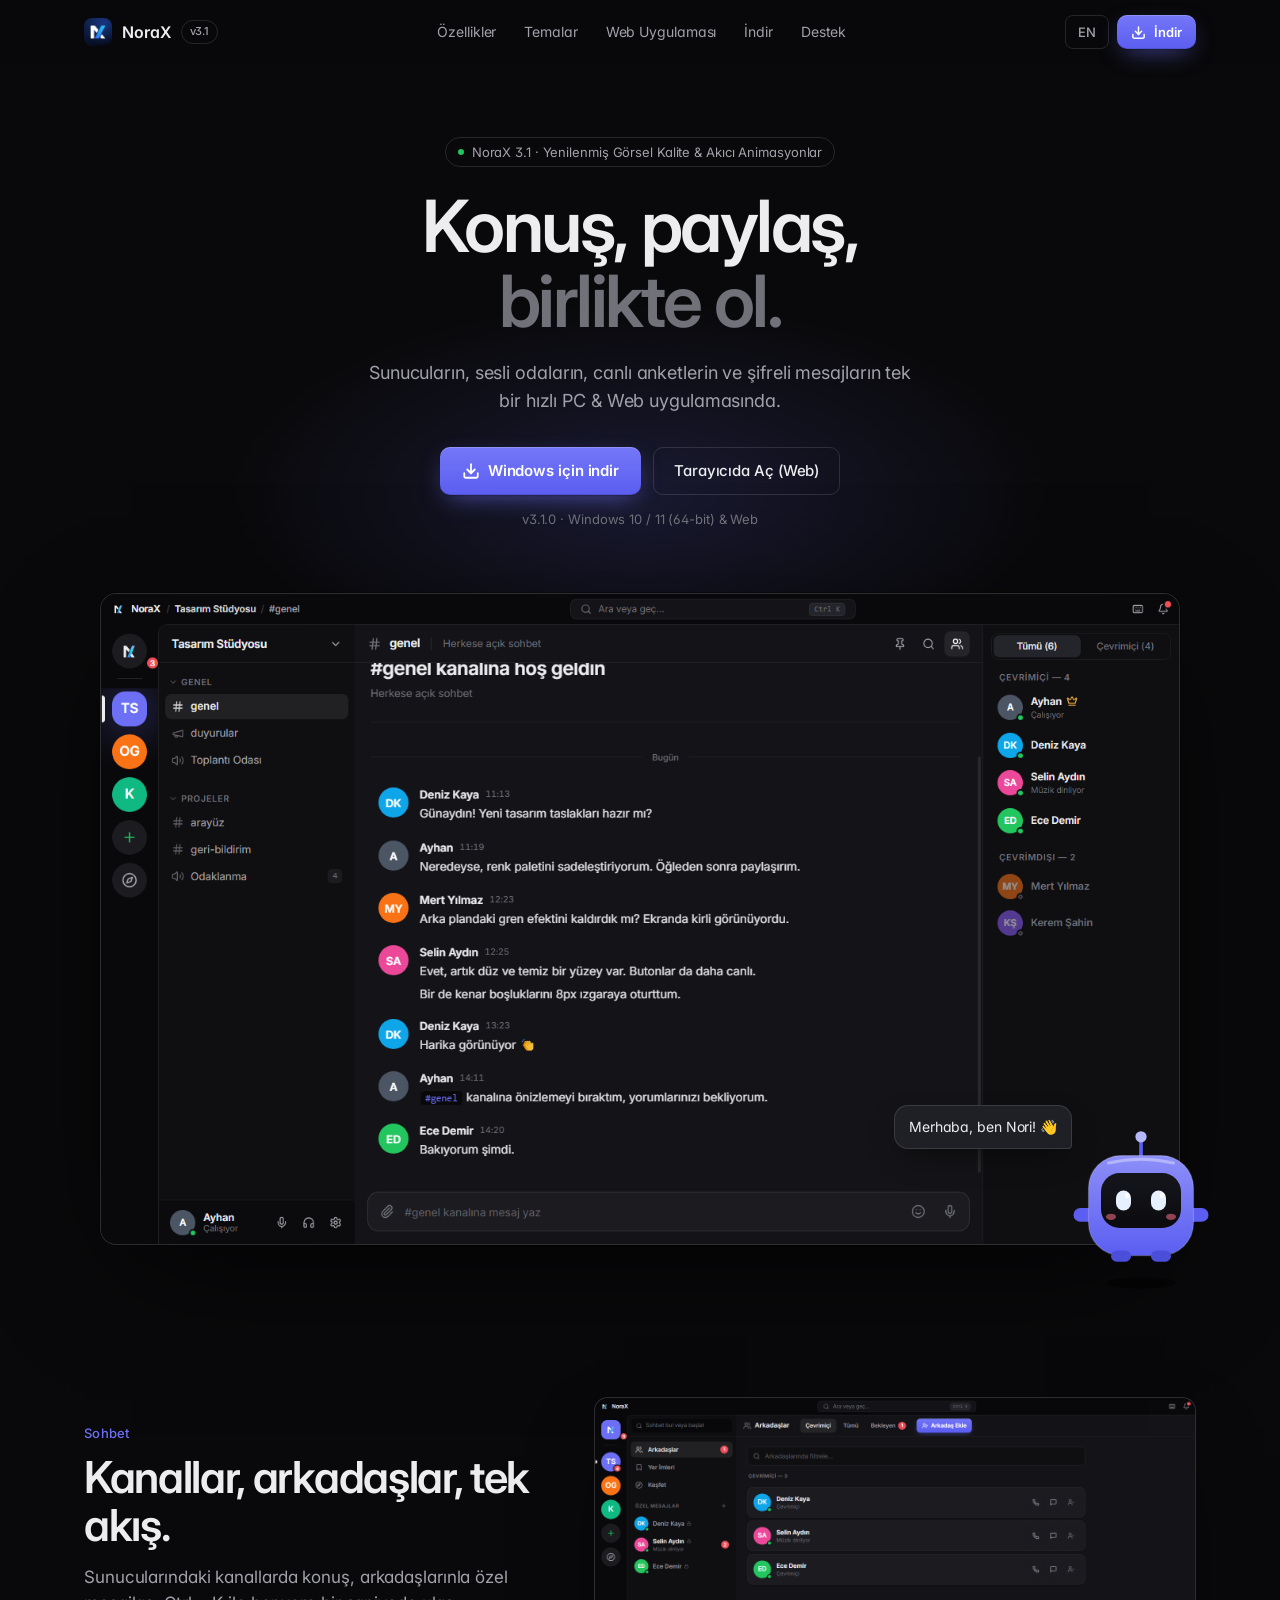
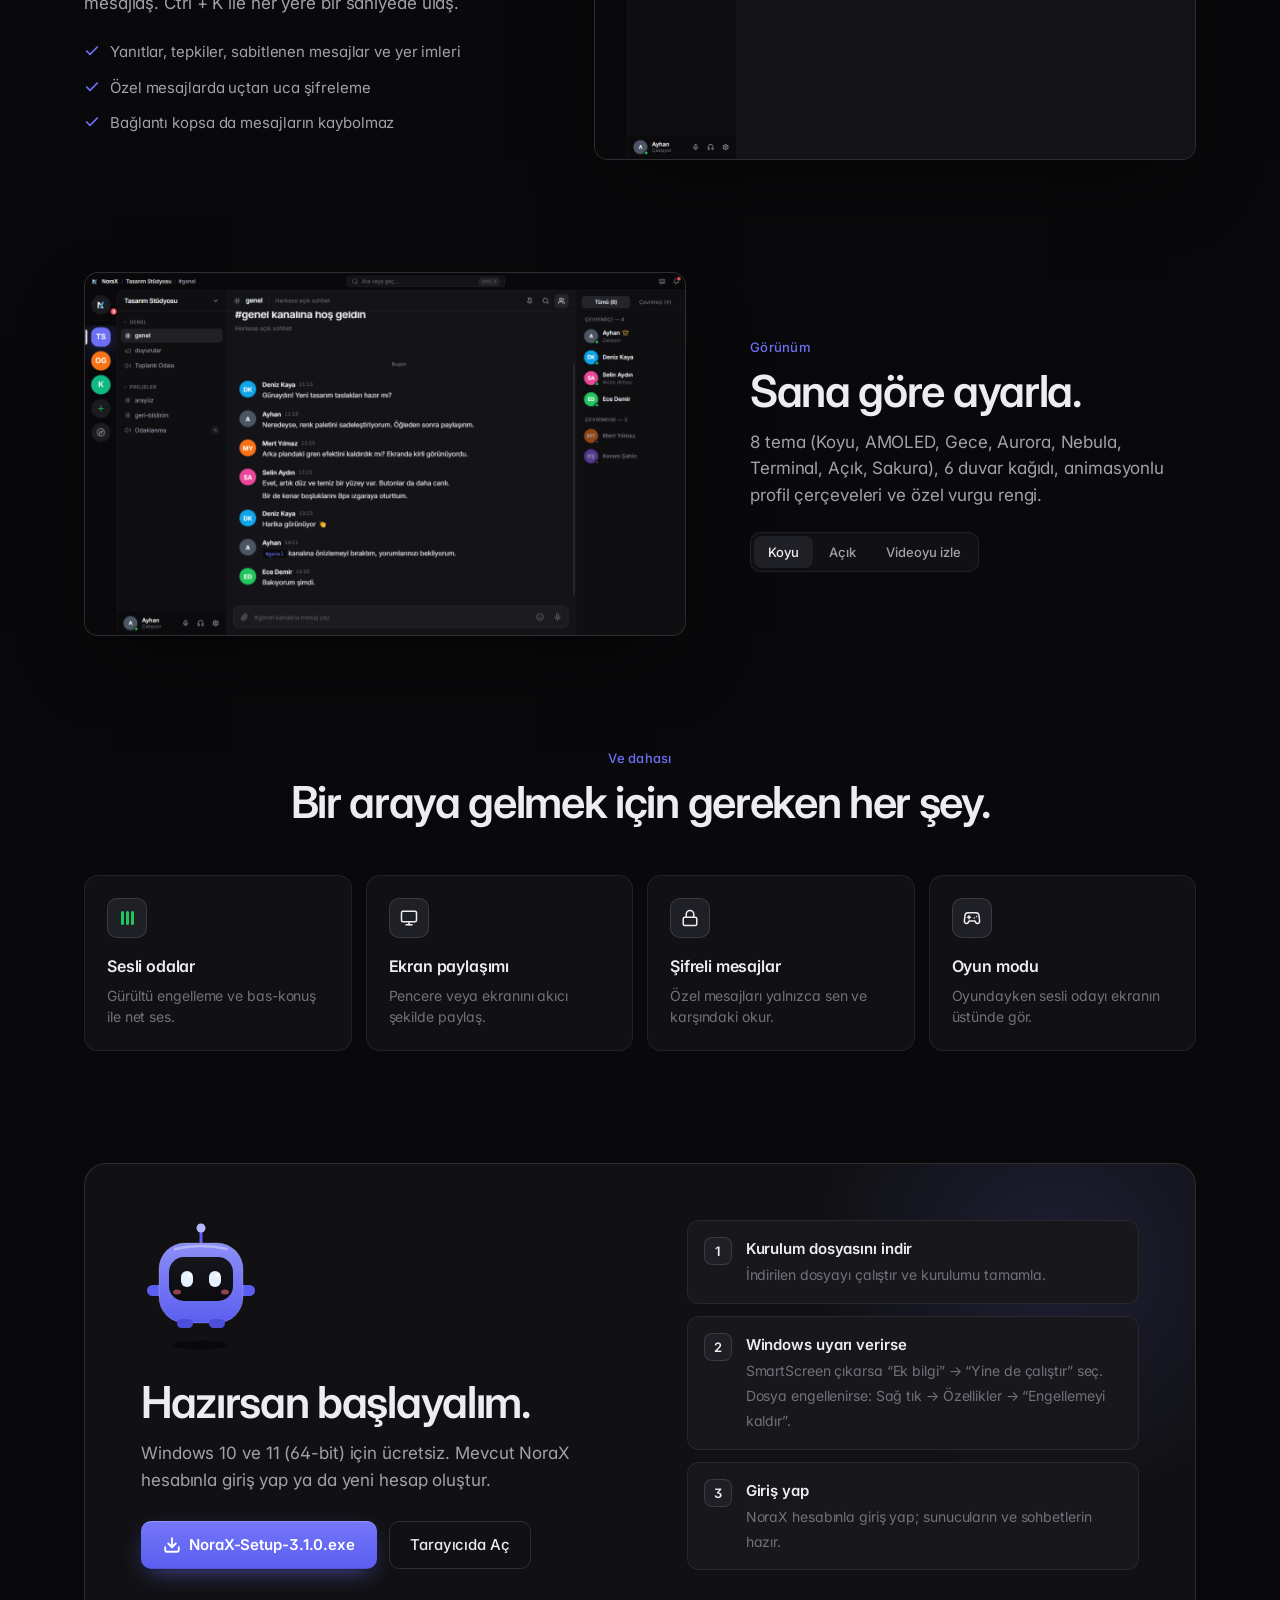
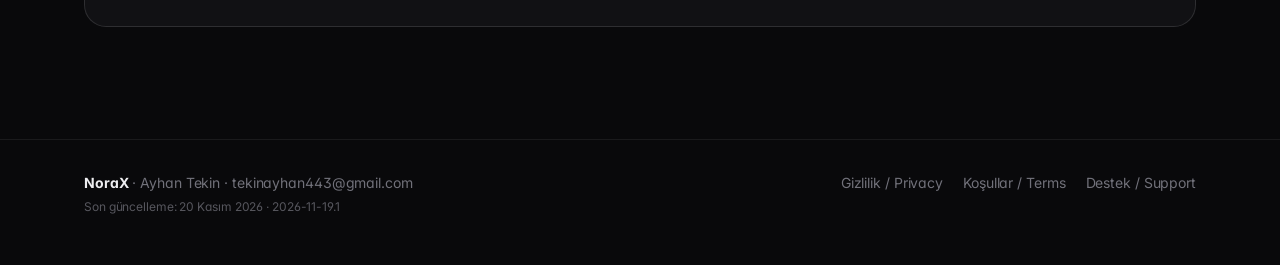
==== commit f17e7bc6: "Release NoraX PC & Web v3.1.0" ====
--- a/index.html
+++ b/index.html
@@ -271,7 +271,7 @@
       <a href="index.html" class="brand">
         <img src="assets/app-icon.png" alt="NoraX">
         <span>NoraX</span>
-        <span class="pill">v3.0</span>
+        <span class="pill">v3.1</span>
       </a>
       <nav class="links" aria-label="NoraX">
         <a href="#features" data-tr="Özellikler" data-en="Features">Özellikler</a>
@@ -282,7 +282,7 @@
       </nav>
       <div class="nav-actions">
         <button id="langToggle" class="lang-btn" type="button">EN</button>
-        <a class="btn-sm js-download-link" href="#download" download="NoraX-Setup-3.0.0.exe">
+        <a class="btn-sm js-download-link" href="#download" download="NoraX-Setup-3.1.0.exe">
           <svg width="15" height="15" viewBox="0 0 24 24" fill="none" stroke="currentColor" stroke-width="2.4" stroke-linecap="round" stroke-linejoin="round"><path d="M21 15v4a2 2 0 0 1-2 2H5a2 2 0 0 1-2-2v-4"/><polyline points="7 10 12 15 17 10"/><line x1="12" y1="15" x2="12" y2="3"/></svg>
           <span data-tr="İndir" data-en="Download">İndir</span>
         </a>
@@ -295,7 +295,7 @@
     <div class="hero">
       <div class="hero-glow"></div>
       <div class="container">
-        <span class="badge"><span class="dot"></span><span data-tr="NoraX 3.0 · 50+ Yeni Özellik Yayında" data-en="NoraX 3.0 · 50+ New Features Live">NoraX 3.0 · 50+ Yeni Özellik Yayında</span></span>
+        <span class="badge"><span class="dot"></span><span data-tr="NoraX 3.1 · Yenilenmiş Görsel Kalite &amp; Akıcı Animasyonlar" data-en="NoraX 3.1 · Elevated Visual Polish &amp; Fluid Motion">NoraX 3.1 · Yenilenmiş Görsel Kalite &amp; Akıcı Animasyonlar</span></span>
         <h1>
           <span class="word" style="animation-delay:.05s" data-tr="Konuş," data-en="Talk,">Konuş,</span>
           <span class="word" style="animation-delay:.15s" data-tr="paylaş," data-en="share,">paylaş,</span><br>
@@ -304,13 +304,13 @@
         </h1>
         <p class="lead reveal d1" data-tr="Sunucuların, sesli odaların, canlı anketlerin ve şifreli mesajların tek bir hızlı PC & Web uygulamasında." data-en="Your servers, voice rooms, live polls and encrypted messages in one fast PC & Web app.">Sunucuların, sesli odaların, canlı anketlerin ve şifreli mesajların tek bir hızlı PC & Web uygulamasında.</p>
         <div class="hero-cta reveal d2">
-          <a class="btn js-download-link" href="#download" download="NoraX-Setup-3.0.0.exe">
+          <a class="btn js-download-link" href="#download" download="NoraX-Setup-3.1.0.exe">
             <svg width="18" height="18" viewBox="0 0 24 24" fill="none" stroke="currentColor" stroke-width="2.4" stroke-linecap="round" stroke-linejoin="round"><path d="M21 15v4a2 2 0 0 1-2 2H5a2 2 0 0 1-2-2v-4"/><polyline points="7 10 12 15 17 10"/><line x1="12" y1="15" x2="12" y2="3"/></svg>
             <span data-tr="Windows için indir" data-en="Download for Windows">Windows için indir</span>
           </a>
           <a class="btn-ghost" href="web/" data-tr="Tarayıcıda Aç (Web)" data-en="Open in Browser (Web)">Tarayıcıda Aç (Web)</a>
         </div>
-        <div class="meta reveal d3"><span class="js-version">v3.0.0</span> · Windows 10 / 11 (64-bit) &amp; Web</div>
+        <div class="meta reveal d3"><span class="js-version">v3.1.0</span> · Windows 10 / 11 (64-bit) &amp; Web</div>
 
         <div class="stage" id="stage">
           <div class="window">
@@ -412,9 +412,9 @@
             <h2 data-tr="Hazırsan başlayalım." data-en="Ready when you are.">Hazırsan başlayalım.</h2>
             <p class="section-lead" data-tr="Windows 10 ve 11 (64-bit) için ücretsiz. Mevcut NoraX hesabınla giriş yap ya da yeni hesap oluştur." data-en="Free for Windows 10 and 11 (64-bit). Sign in with your NoraX account or create a new one.">Windows 10 ve 11 (64-bit) için ücretsiz. Mevcut NoraX hesabınla giriş yap ya da yeni hesap oluştur.</p>
             <div style="margin-top:28px;display:flex;gap:12px;flex-wrap:wrap">
-              <a class="btn js-download-link" href="#download" download="NoraX-Setup-3.0.0.exe">
+              <a class="btn js-download-link" href="#download" download="NoraX-Setup-3.1.0.exe">
                 <svg width="18" height="18" viewBox="0 0 24 24" fill="none" stroke="currentColor" stroke-width="2.4" stroke-linecap="round" stroke-linejoin="round"><path d="M21 15v4a2 2 0 0 1-2 2H5a2 2 0 0 1-2-2v-4"/><polyline points="7 10 12 15 17 10"/><line x1="12" y1="15" x2="12" y2="3"/></svg>
-                <span class="js-filename">NoraX-Setup-3.0.0.exe</span>
+                <span class="js-filename">NoraX-Setup-3.1.0.exe</span>
               </a>
               <a class="btn-ghost" href="web/" data-tr="Tarayıcıda Aç" data-en="Open Web App">Tarayıcıda Aç</a>
             </div>
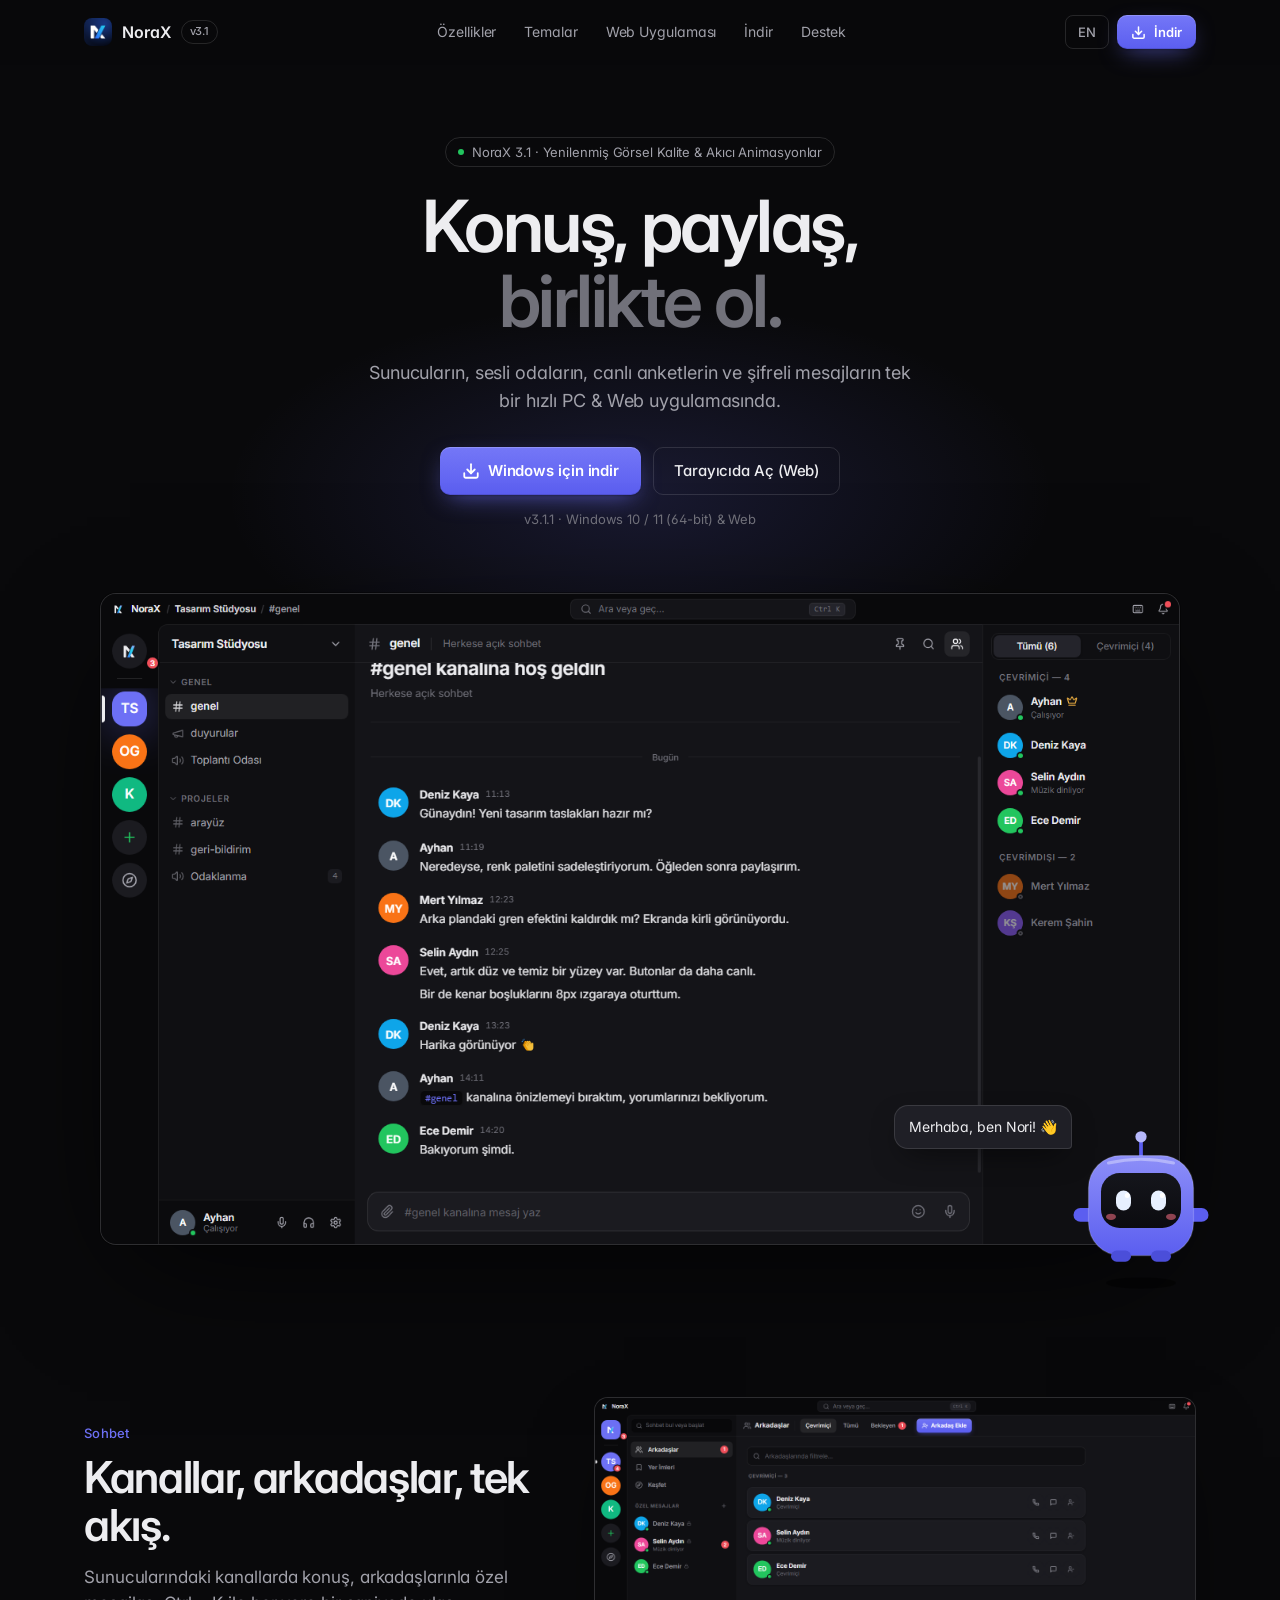
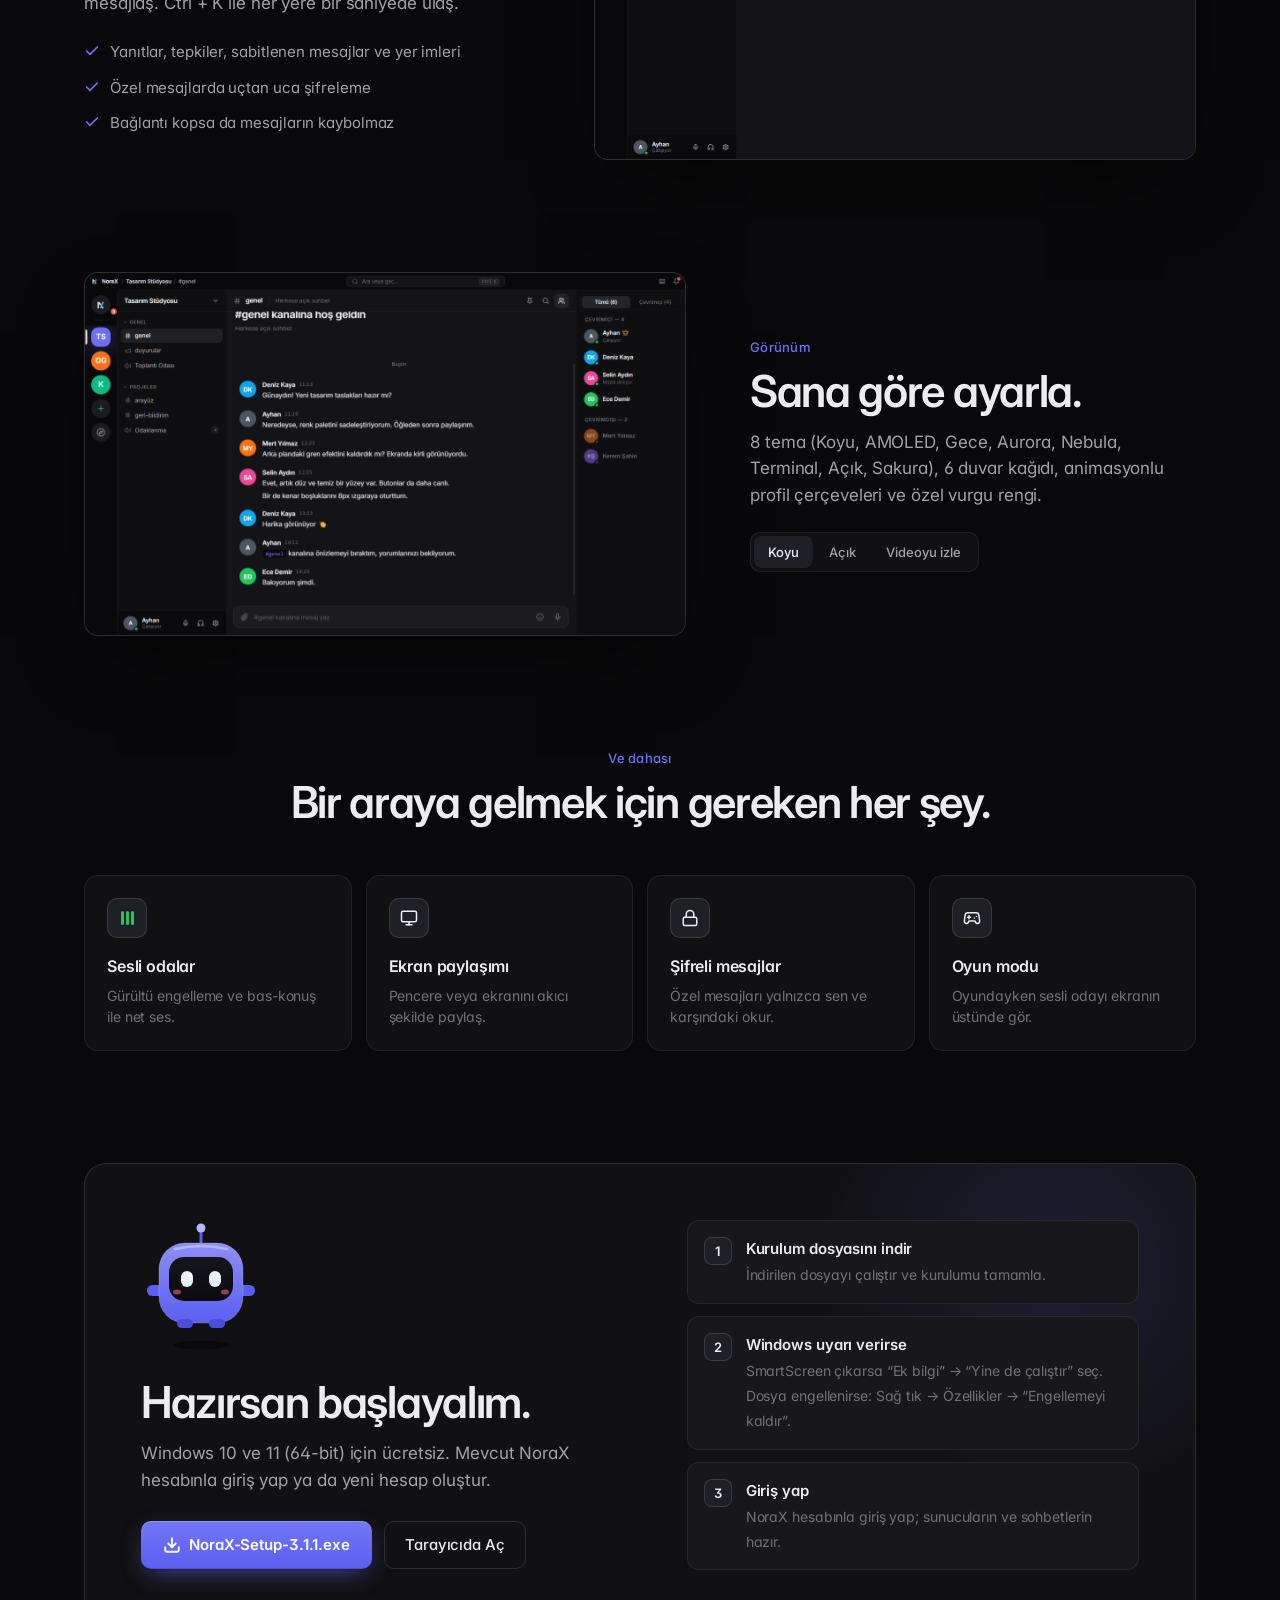
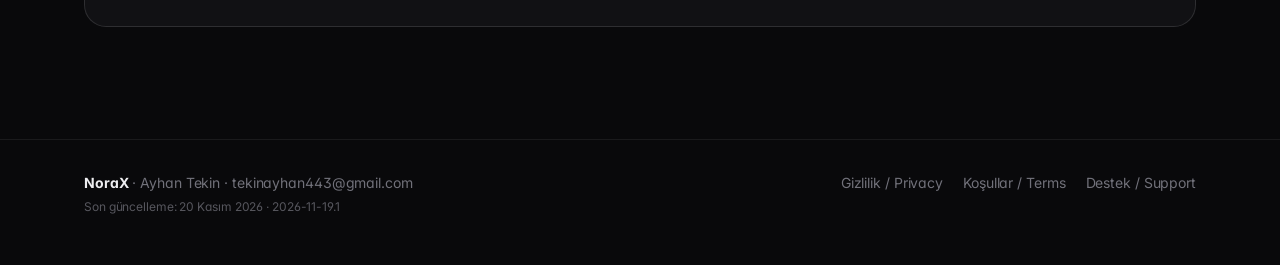
==== commit 05cda0d0: "Release NoraX PC & Web v3.1.1" ====
--- a/index.html
+++ b/index.html
@@ -282,7 +282,7 @@
       </nav>
       <div class="nav-actions">
         <button id="langToggle" class="lang-btn" type="button">EN</button>
-        <a class="btn-sm js-download-link" href="#download" download="NoraX-Setup-3.1.0.exe">
+        <a class="btn-sm js-download-link" href="#download" download="NoraX-Setup-3.1.1.exe">
           <svg width="15" height="15" viewBox="0 0 24 24" fill="none" stroke="currentColor" stroke-width="2.4" stroke-linecap="round" stroke-linejoin="round"><path d="M21 15v4a2 2 0 0 1-2 2H5a2 2 0 0 1-2-2v-4"/><polyline points="7 10 12 15 17 10"/><line x1="12" y1="15" x2="12" y2="3"/></svg>
           <span data-tr="İndir" data-en="Download">İndir</span>
         </a>
@@ -304,13 +304,13 @@
         </h1>
         <p class="lead reveal d1" data-tr="Sunucuların, sesli odaların, canlı anketlerin ve şifreli mesajların tek bir hızlı PC & Web uygulamasında." data-en="Your servers, voice rooms, live polls and encrypted messages in one fast PC & Web app.">Sunucuların, sesli odaların, canlı anketlerin ve şifreli mesajların tek bir hızlı PC & Web uygulamasında.</p>
         <div class="hero-cta reveal d2">
-          <a class="btn js-download-link" href="#download" download="NoraX-Setup-3.1.0.exe">
+          <a class="btn js-download-link" href="#download" download="NoraX-Setup-3.1.1.exe">
             <svg width="18" height="18" viewBox="0 0 24 24" fill="none" stroke="currentColor" stroke-width="2.4" stroke-linecap="round" stroke-linejoin="round"><path d="M21 15v4a2 2 0 0 1-2 2H5a2 2 0 0 1-2-2v-4"/><polyline points="7 10 12 15 17 10"/><line x1="12" y1="15" x2="12" y2="3"/></svg>
             <span data-tr="Windows için indir" data-en="Download for Windows">Windows için indir</span>
           </a>
           <a class="btn-ghost" href="web/" data-tr="Tarayıcıda Aç (Web)" data-en="Open in Browser (Web)">Tarayıcıda Aç (Web)</a>
         </div>
-        <div class="meta reveal d3"><span class="js-version">v3.1.0</span> · Windows 10 / 11 (64-bit) &amp; Web</div>
+        <div class="meta reveal d3"><span class="js-version">v3.1.1</span> · Windows 10 / 11 (64-bit) &amp; Web</div>
 
         <div class="stage" id="stage">
           <div class="window">
@@ -412,9 +412,9 @@
             <h2 data-tr="Hazırsan başlayalım." data-en="Ready when you are.">Hazırsan başlayalım.</h2>
             <p class="section-lead" data-tr="Windows 10 ve 11 (64-bit) için ücretsiz. Mevcut NoraX hesabınla giriş yap ya da yeni hesap oluştur." data-en="Free for Windows 10 and 11 (64-bit). Sign in with your NoraX account or create a new one.">Windows 10 ve 11 (64-bit) için ücretsiz. Mevcut NoraX hesabınla giriş yap ya da yeni hesap oluştur.</p>
             <div style="margin-top:28px;display:flex;gap:12px;flex-wrap:wrap">
-              <a class="btn js-download-link" href="#download" download="NoraX-Setup-3.1.0.exe">
+              <a class="btn js-download-link" href="#download" download="NoraX-Setup-3.1.1.exe">
                 <svg width="18" height="18" viewBox="0 0 24 24" fill="none" stroke="currentColor" stroke-width="2.4" stroke-linecap="round" stroke-linejoin="round"><path d="M21 15v4a2 2 0 0 1-2 2H5a2 2 0 0 1-2-2v-4"/><polyline points="7 10 12 15 17 10"/><line x1="12" y1="15" x2="12" y2="3"/></svg>
-                <span class="js-filename">NoraX-Setup-3.1.0.exe</span>
+                <span class="js-filename">NoraX-Setup-3.1.1.exe</span>
               </a>
               <a class="btn-ghost" href="web/" data-tr="Tarayıcıda Aç" data-en="Open Web App">Tarayıcıda Aç</a>
             </div>
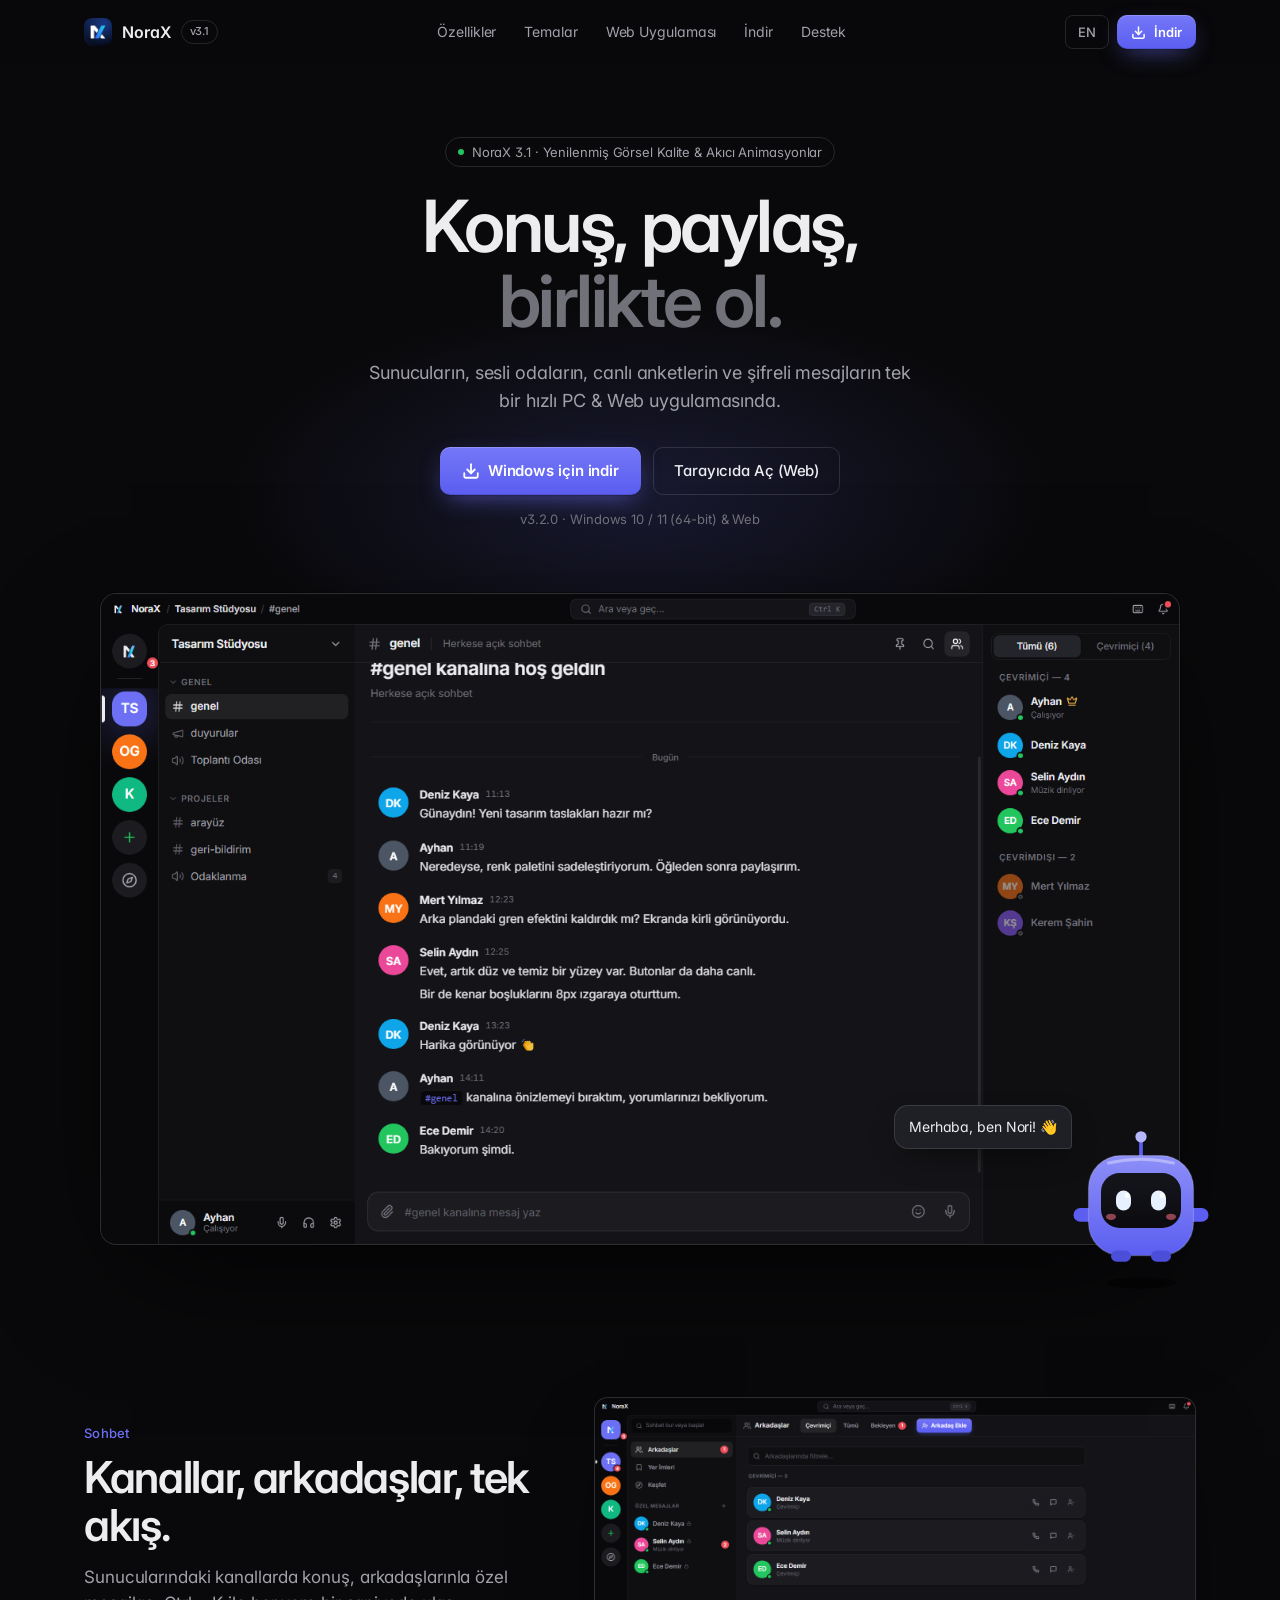
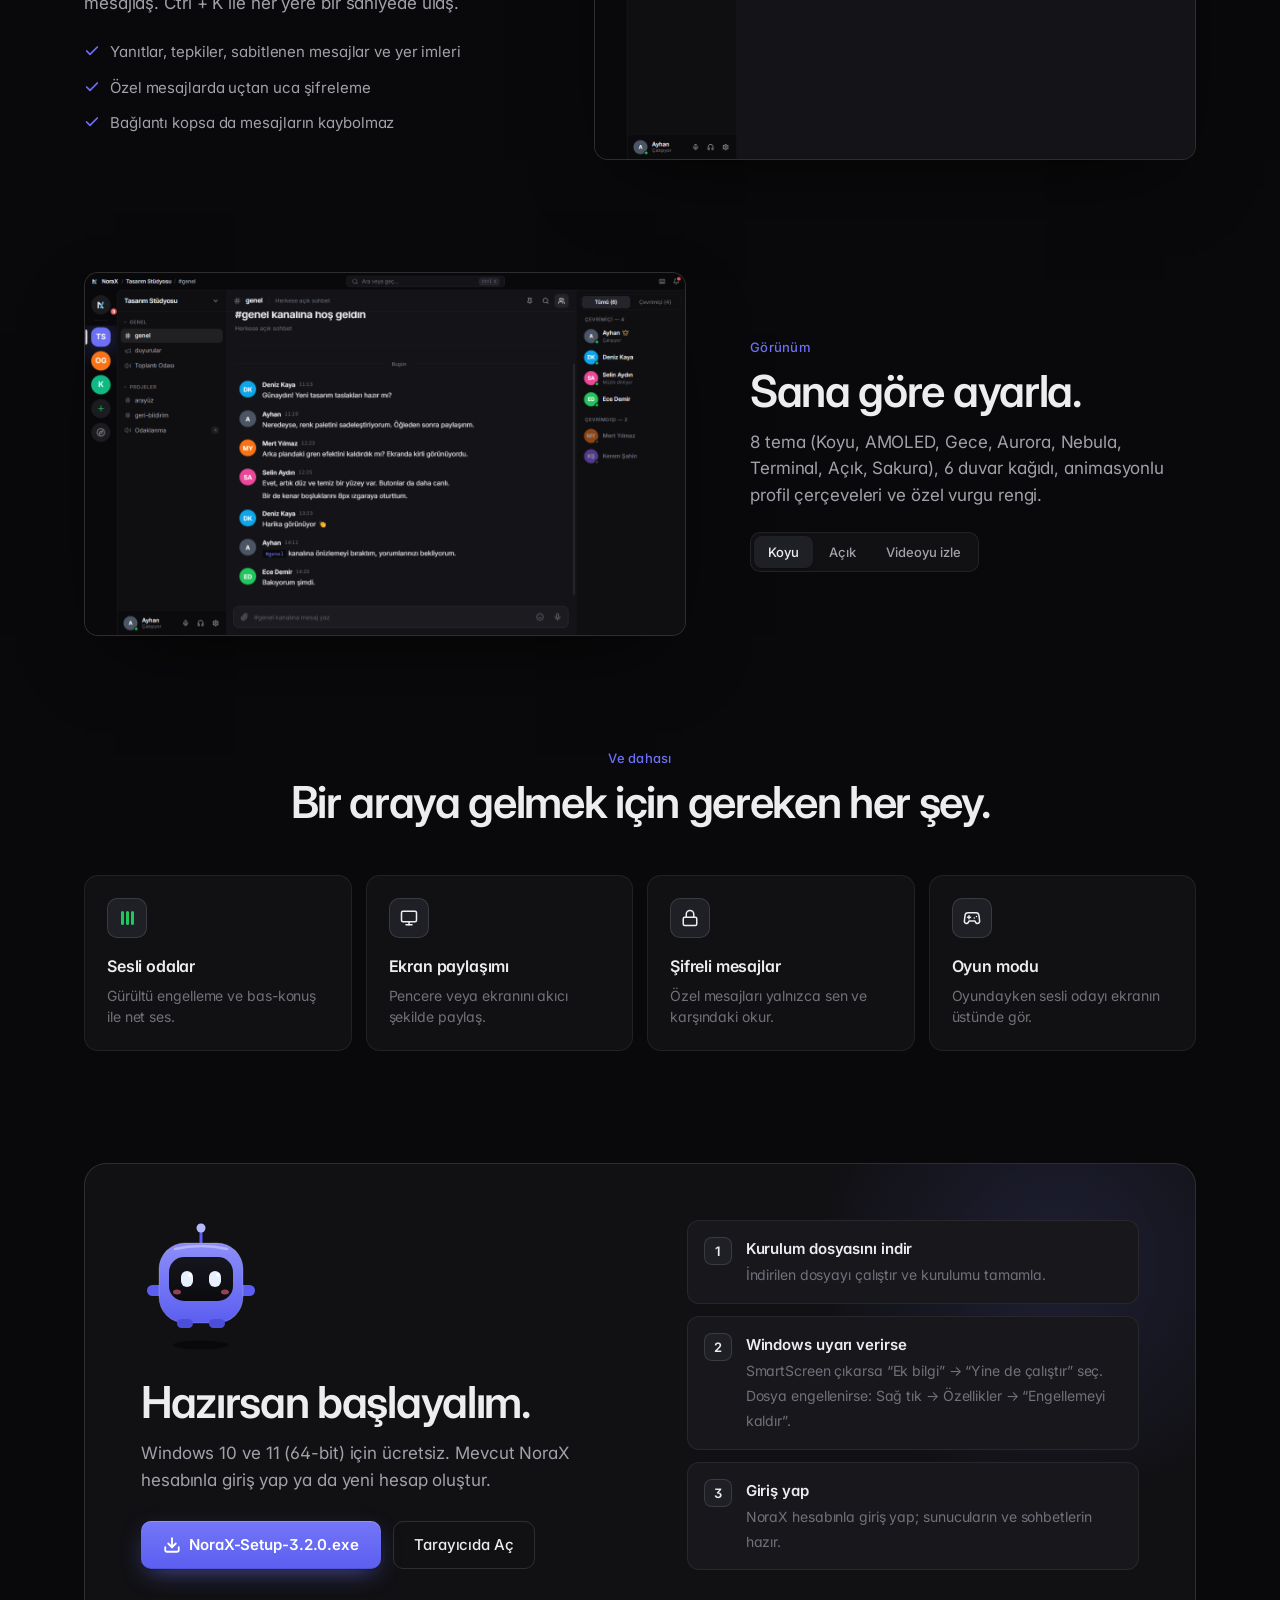
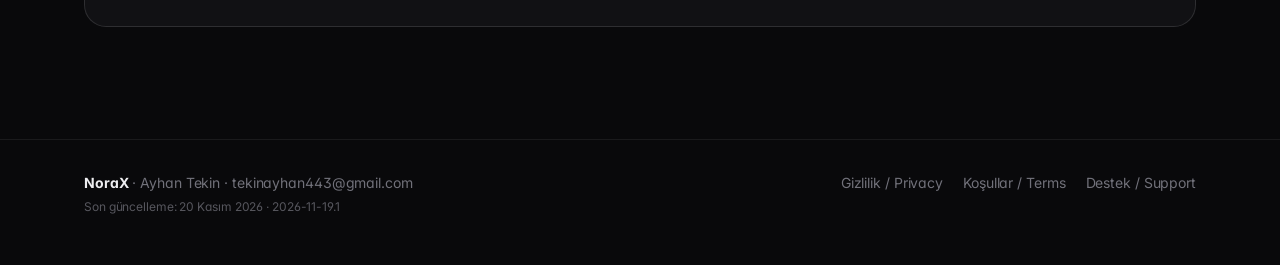
==== commit 3818d9d6: "Release NoraX PC & Web v3.2.0" ====
--- a/index.html
+++ b/index.html
@@ -282,7 +282,7 @@
       </nav>
       <div class="nav-actions">
         <button id="langToggle" class="lang-btn" type="button">EN</button>
-        <a class="btn-sm js-download-link" href="#download" download="NoraX-Setup-3.1.1.exe">
+        <a class="btn-sm js-download-link" href="#download" download="NoraX-Setup-3.2.0.exe">
           <svg width="15" height="15" viewBox="0 0 24 24" fill="none" stroke="currentColor" stroke-width="2.4" stroke-linecap="round" stroke-linejoin="round"><path d="M21 15v4a2 2 0 0 1-2 2H5a2 2 0 0 1-2-2v-4"/><polyline points="7 10 12 15 17 10"/><line x1="12" y1="15" x2="12" y2="3"/></svg>
           <span data-tr="İndir" data-en="Download">İndir</span>
         </a>
@@ -304,13 +304,13 @@
         </h1>
         <p class="lead reveal d1" data-tr="Sunucuların, sesli odaların, canlı anketlerin ve şifreli mesajların tek bir hızlı PC & Web uygulamasında." data-en="Your servers, voice rooms, live polls and encrypted messages in one fast PC & Web app.">Sunucuların, sesli odaların, canlı anketlerin ve şifreli mesajların tek bir hızlı PC & Web uygulamasında.</p>
         <div class="hero-cta reveal d2">
-          <a class="btn js-download-link" href="#download" download="NoraX-Setup-3.1.1.exe">
+          <a class="btn js-download-link" href="#download" download="NoraX-Setup-3.2.0.exe">
             <svg width="18" height="18" viewBox="0 0 24 24" fill="none" stroke="currentColor" stroke-width="2.4" stroke-linecap="round" stroke-linejoin="round"><path d="M21 15v4a2 2 0 0 1-2 2H5a2 2 0 0 1-2-2v-4"/><polyline points="7 10 12 15 17 10"/><line x1="12" y1="15" x2="12" y2="3"/></svg>
             <span data-tr="Windows için indir" data-en="Download for Windows">Windows için indir</span>
           </a>
           <a class="btn-ghost" href="web/" data-tr="Tarayıcıda Aç (Web)" data-en="Open in Browser (Web)">Tarayıcıda Aç (Web)</a>
         </div>
-        <div class="meta reveal d3"><span class="js-version">v3.1.1</span> · Windows 10 / 11 (64-bit) &amp; Web</div>
+        <div class="meta reveal d3"><span class="js-version">v3.2.0</span> · Windows 10 / 11 (64-bit) &amp; Web</div>
 
         <div class="stage" id="stage">
           <div class="window">
@@ -412,9 +412,9 @@
             <h2 data-tr="Hazırsan başlayalım." data-en="Ready when you are.">Hazırsan başlayalım.</h2>
             <p class="section-lead" data-tr="Windows 10 ve 11 (64-bit) için ücretsiz. Mevcut NoraX hesabınla giriş yap ya da yeni hesap oluştur." data-en="Free for Windows 10 and 11 (64-bit). Sign in with your NoraX account or create a new one.">Windows 10 ve 11 (64-bit) için ücretsiz. Mevcut NoraX hesabınla giriş yap ya da yeni hesap oluştur.</p>
             <div style="margin-top:28px;display:flex;gap:12px;flex-wrap:wrap">
-              <a class="btn js-download-link" href="#download" download="NoraX-Setup-3.1.1.exe">
+              <a class="btn js-download-link" href="#download" download="NoraX-Setup-3.2.0.exe">
                 <svg width="18" height="18" viewBox="0 0 24 24" fill="none" stroke="currentColor" stroke-width="2.4" stroke-linecap="round" stroke-linejoin="round"><path d="M21 15v4a2 2 0 0 1-2 2H5a2 2 0 0 1-2-2v-4"/><polyline points="7 10 12 15 17 10"/><line x1="12" y1="15" x2="12" y2="3"/></svg>
-                <span class="js-filename">NoraX-Setup-3.1.1.exe</span>
+                <span class="js-filename">NoraX-Setup-3.2.0.exe</span>
               </a>
               <a class="btn-ghost" href="web/" data-tr="Tarayıcıda Aç" data-en="Open Web App">Tarayıcıda Aç</a>
             </div>
